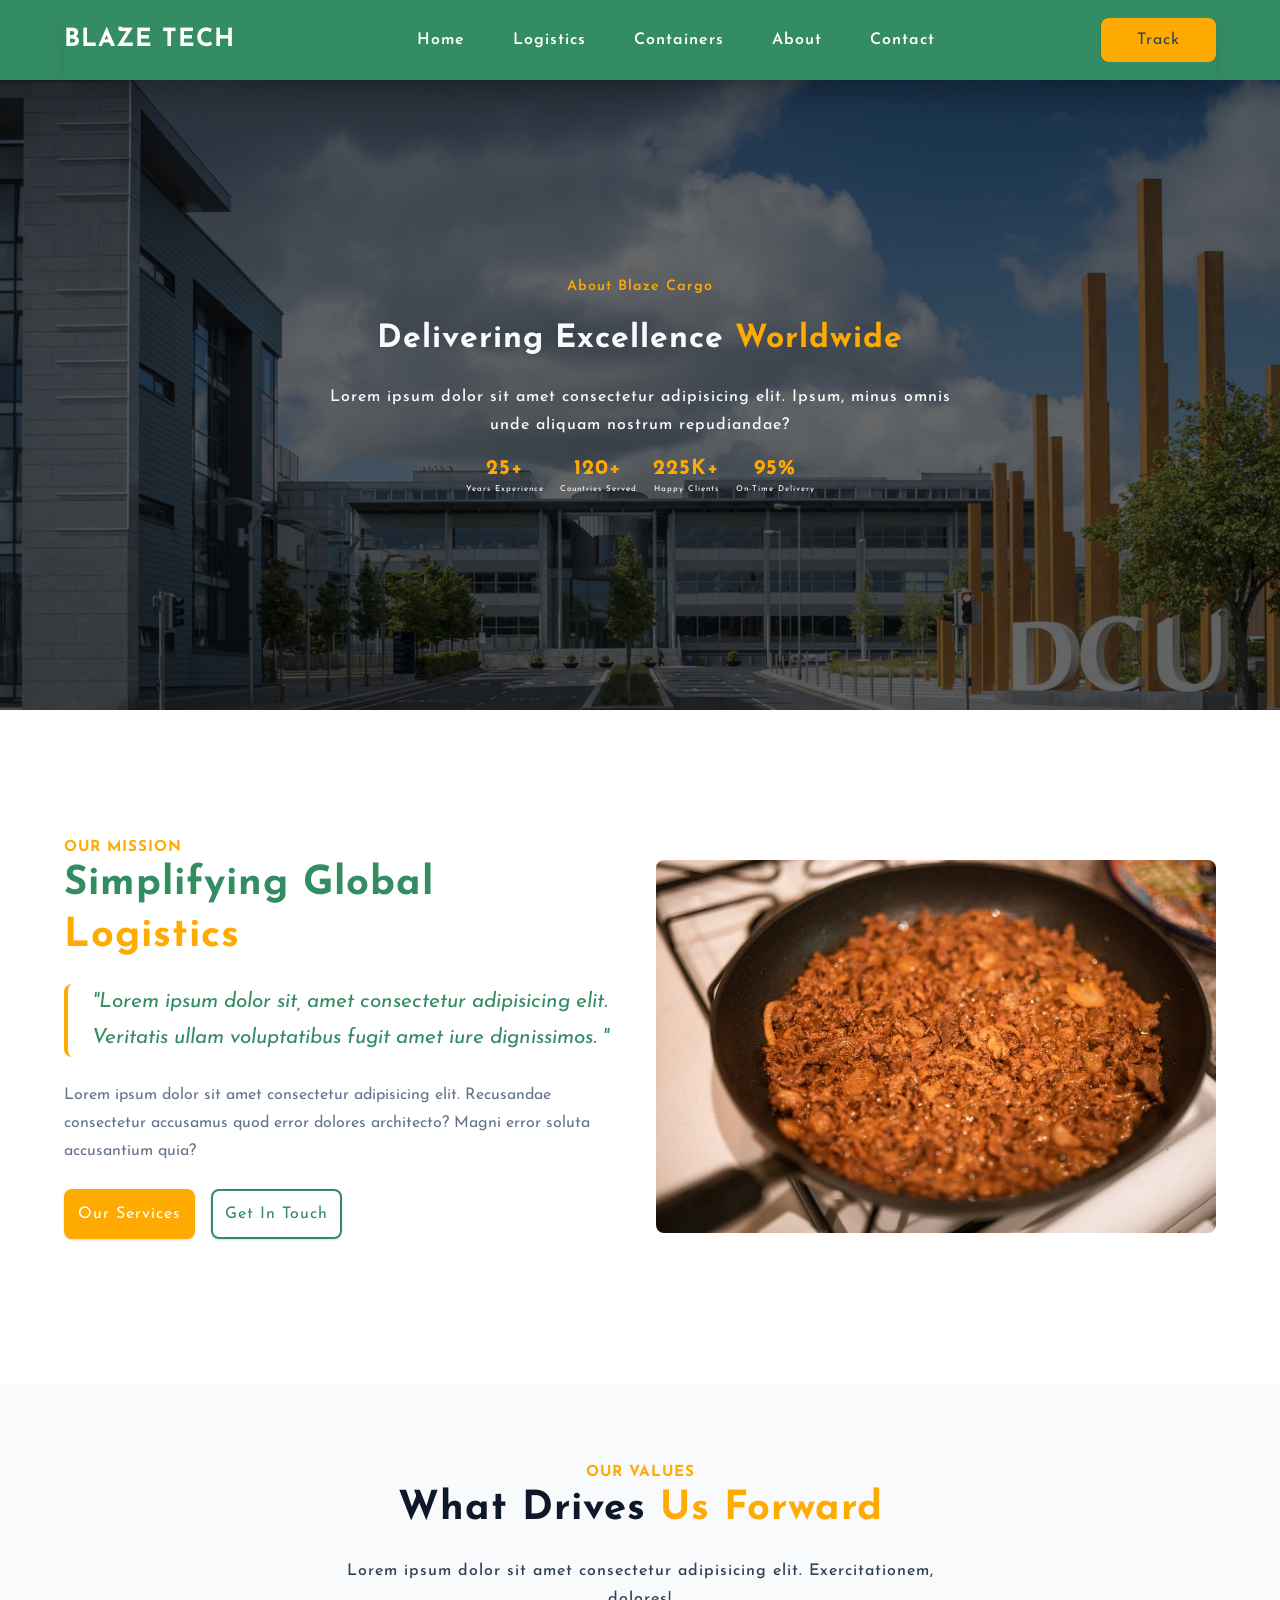
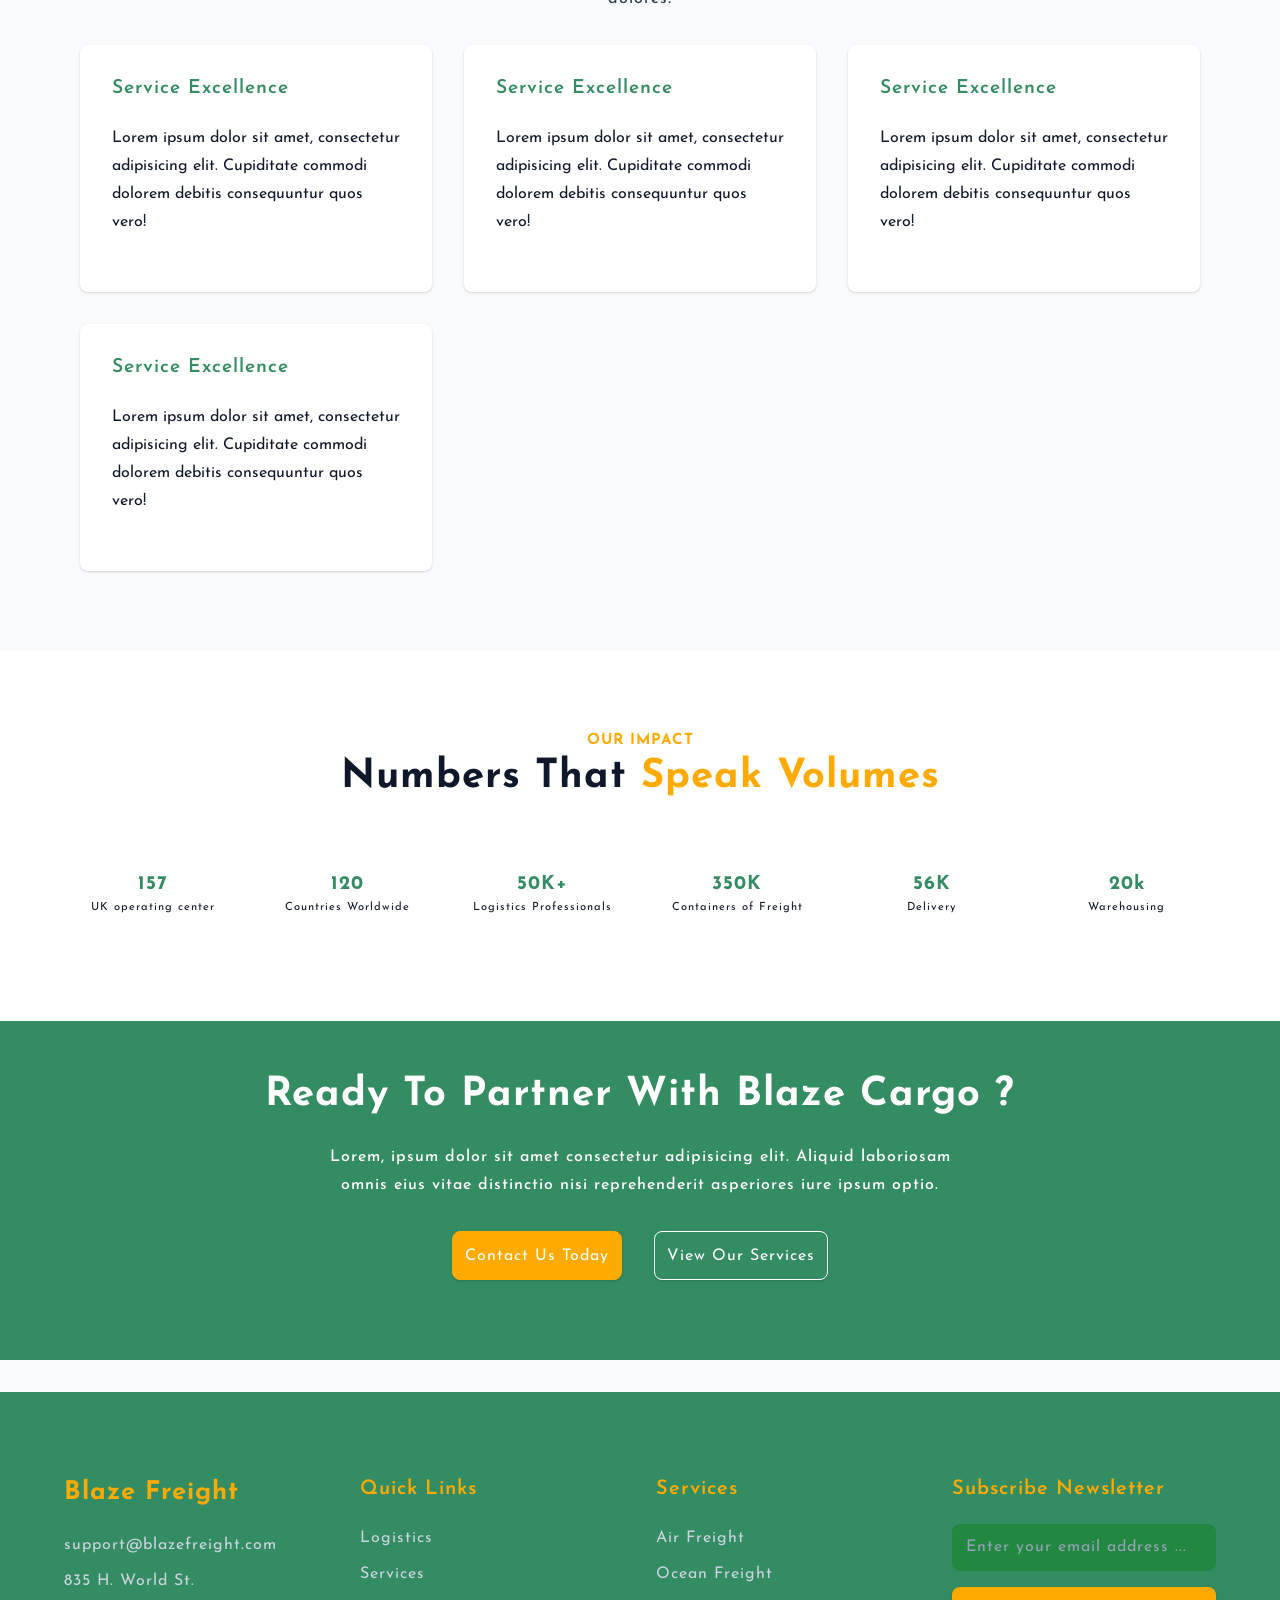
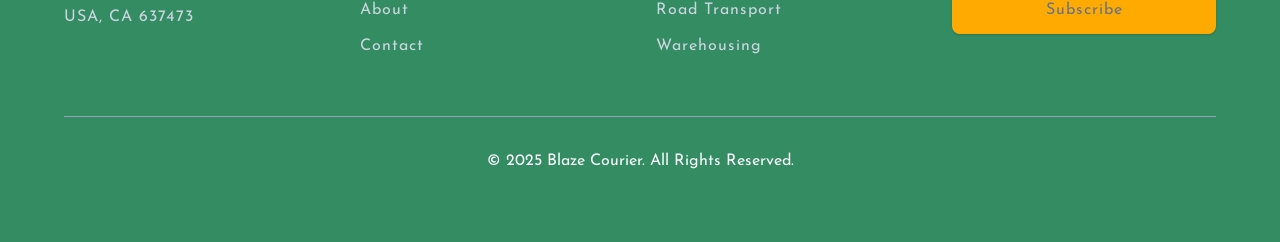
==== about.html @ 64d15e78 "first commit" ====
<!DOCTYPE html>
<html lang="en">

<head>
    <meta charset="UTF-8">
    <meta name="viewport" content="width=device-width, initial-scale=1.0">
    <title>Courier website</title>
    <!-- favicon -->
    <link rel="shortcut icon" href="./assets/favicon.ico" type="image/x-icon" />
    <!-- normalize -->
    <link rel="stylesheet" href="./normalize.css" />
    <!-- font-awesome -->
    <link rel="stylesheet" href="https://cdnjs.cloudflare.com/ajax/libs/font-awesome/5.14.0/css/all.min.css" />

    <!-- font -->
    <link rel="preconnect" href="https://fonts.googleapis.com">
    <link rel="preconnect" href="https://fonts.gstatic.com" crossorigin>
    <link href="https://fonts.googleapis.com/css2?family=Josefin+Sans:ital,wght@0,100..700;1,100..700&family=Jost:ital,wght@0,100..900;1,100..900&family=Montserrat:ital,wght@0,100..900;1,100..900&display=swap" rel="stylesheet">
    <!-- main css -->
    <link rel="stylesheet" href="./main.css" />
</head>

<body>
    <!-- navBar -->
    <nav class="navbar">
        <div class="container nav_center">
            <div class="nav_header">
                <div class="nav_logo">
                    <h4>Blaze <span>Tech</span></h4>
                </div>
                <button class="nav_btn btn">
                    <i class="fas fa-align-justify"></i>
                </button>
            </div>
            <div class="nav-links">
                <a href="index.html" class="nav-link">Home</a>
                <a href="logistics.html" class="nav-link">logistics</a>
                <a href="containers.html" class="nav-link">containers</a>
                <a href="about.html" class="nav-link">about</a>
                <a href="contact.html" class="nav-link">contact</a>
                <div class="nav-link track-link">
                    <a href="track.html" class="btn btn-block">track</a>
                </div>
            </div>
        </div>
    </nav>

    <!-- hero section -->
    <section class="section hero-section">
        <div class="rgba-hero-bg">
            <div class="container hero-container">
                <div class="hero-text-container">
                    <h5>about Blaze cargo</h5>
                    <h3>delivering excellence <span>worldwide</span></h3>
                    <p>Lorem ipsum dolor sit amet consectetur adipisicing elit.
                        Ipsum, minus omnis unde aliquam nostrum repudiandae?
                    </p>
                    <div class="about-hero-counter-container">
                        <div class="about-hero-single-counter">
                            <h4>25+</h4>
                            <p>years experience</p>
                        </div>
                        <div class="about-hero-single-counter">
                            <h4>120+</h4>
                            <p>countries served</p>
                        </div>
                        <div class="about-hero-single-counter">
                            <h4>225K+</h4>
                            <p>happy clients</p>
                        </div>
                        <div class="about-hero-single-counter">
                            <h4>95%</h4>
                            <p>on-time delivery</p>
                        </div>
                    </div>
                </div>
            </div>
        </div>
    </section>

    <!-- our mission section -->
    <section class="our_mission_section">
        <div class="container">
            <div class="our_mission_container">
                <div class="our_mission_text">
                    <h5>OUR MISSION</h5>
                    <h3>Simplifying Global <br><span>Logistics</span></h3>
                    <div class="italian_text">
                        <p>"Lorem ipsum dolor sit, amet consectetur adipisicing elit.
                            Veritatis ullam voluptatibus fugit amet iure dignissimos. "
                        </p>
                    </div>
                    <p>Lorem ipsum dolor sit amet consectetur adipisicing elit.
                        Recusandae consectetur accusamus quod error dolores architecto?
                        Magni error soluta accusantium quia?
                    </p>
                    <div class="mission_btn_container">
                        <a href="" class="btn">Our Services</a>
                        <a href="" class="btn btn-hipster">Get in Touch</a>
                    </div>
                </div>
                <div class="our_mission_img">
                    <img src="assets/recipe-1.jpeg" class="img" alt="">
                </div>
            </div>
        </div>
    </section>

    <!-- our value -->
    <section class="our-value-section">
        <div class="container our-value-container">
            <h5 class="small-title">OUR VALUES</h5>
            <h3 class="large-title">What drives <span>us forward</span></h3>
            <p class="paragraph-title">Lorem ipsum dolor sit amet consectetur adipisicing elit. Exercitationem, dolores!
            </p>
            <div class="our_value_card_container">
                <div class="our_value_single_card">
                    <!-- icon -->
                    <h5>service excellence</h5>
                    <p>Lorem ipsum dolor sit amet, consectetur adipisicing elit. Cupiditate commodi dolorem debitis
                        consequuntur quos vero!</p>
                </div>
                <div class="our_value_single_card">
                    <!-- icon -->
                    <h5>service excellence</h5>
                    <p>Lorem ipsum dolor sit amet, consectetur adipisicing elit. Cupiditate commodi dolorem debitis
                        consequuntur quos vero!</p>
                </div>
                <div class="our_value_single_card">
                    <!-- icon -->
                    <h5>service excellence</h5>
                    <p>Lorem ipsum dolor sit amet, consectetur adipisicing elit. Cupiditate commodi dolorem debitis
                        consequuntur quos vero!</p>
                </div>
                <div class="our_value_single_card">
                    <!-- icon -->
                    <h5>service excellence</h5>
                    <p>Lorem ipsum dolor sit amet, consectetur adipisicing elit. Cupiditate commodi dolorem debitis
                        consequuntur quos vero!</p>
                </div>
            </div>
        </div>
    </section>

    <!-- our impact -->
    <section class="our_impact_section">
        <div class="container our-impact-container">
            <h5 class="small-title">OUR IMPACT</h5>
            <h3 class="large-title">numbers that <span>speak volumes</span></h3>
            <div class="our_impact_number_container">
                <div class="single_impact_number">
                    <!-- icon -->
                    <h4>157</h4>
                    <p class="text-small">UK operating center</p>
                </div>
                <div class="single_impact_number">
                    <!-- icon -->
                    <h4>120</h4>
                    <p class="text-small">Countries Worldwide</p>
                </div>
                <div class="single_impact_number">
                    <!-- icon -->
                    <h4>50K+</h4>
                    <p class="text-small">Logistics Professionals</p>
                </div>
                <div class="single_impact_number">
                    <!-- icon -->
                    <h4>350K</h4>
                    <p class="text-small">Containers of Freight</p>
                </div>
                <div class="single_impact_number">
                    <!-- icon -->
                    <h4>56K</h4>
                    <p class="text-small">Delivery</p>
                </div>
                <div class="single_impact_number">
                    <!-- icon -->
                    <h4>20k</h4>
                    <p class="text-small">Warehousing</p>
                </div>
            </div>
        </div>
    </section>

    <!-- partnership -->
     <section class="partnership_section">
        <div class="container partnership_container">
            <h3 class="large-title">ready to partner with blaze cargo ?</h3>
            <p class="paragraph-title">Lorem, ipsum dolor sit amet consectetur adipisicing elit. 
                Aliquid laboriosam omnis eius vitae distinctio nisi reprehenderit asperiores iure ipsum optio.
            </p>
            <div class="partnership_btn_container">
                <a href="./contact.html" class="btn">Contact us Today</a>
                <a href="#" class="btn btn-hipster">view our services</a>
            </div>
        </div>
     </section>



    <!-- footer section -->
    <footer class="footer-section">
        <div class="container">
            <div class="footer-links-container">
                <div class="footer-address">
                    <h3>blaze freight</h3>
                    <p>support@blazefreight.com</p>
                    <p>835 H. World St.</p>
                    <p>USA, CA 637473</p>
                </div>
                <div class="footer-links">
                    <h5>Quick Links</h5>
                    <p><a href="">Logistics</a></p>
                    <p><a href="">Services</a></p>
                    <p><a href="">About</a></p>
                    <p><a href="">Contact</a></p>
                </div>
                <div class="footer-links">
                    <h5>Services</h5>
                    <p><a href="">Air Freight</a></p>
                    <p><a href="">Ocean Freight</a></p>
                    <p><a href="">Road Transport</a></p>
                    <p><a href="">Warehousing</a></p>
                </div>
                <div class="newsletter">
                    <h5>Subscribe Newsletter</h5>
                    <form action="" class="newsletter-form">
                        <input type="text" class="form-input" placeholder="Enter your email address ...">
                        <button type="submit" class="btn btn-block">Subscribe</button>
                    </form>
                </div>
            </div>
            <div class="footer-copyright">
                <p>© 2025 Blaze Courier. All Rights Reserved.</p>
            </div>
        </div>
    </footer>

    <script src="main.js"></script>

</body>

</html>
---- main.css ----
*,
::after,
::before {
    box-sizing: border-box;
}

/* fonts */

@import url('https://fonts.googleapis.com/css2?family=Roboto:wght@400;500;600&family=Montserrat&display=swap');

html {
    font-size: 100%;
}

/*16px*/

:root {
    /* colors */
    --primary-100: #e2e0ff;
    --primary-200: #c1beff;
    --primary-300: #a29dff;
    --primary-400: #837dff;
    --primary-500: #645cff;
    --primary-600: #504acc;
    --primary-700: #3c3799;
    --primary-800: #282566;
    --primary-900: #141233;

    /* grey */
    --grey-50: #f8fafc;
    --grey-100: #f1f5f9;
    --grey-200: #e2e8f0;
    --grey-300: #cbd5e1;
    --grey-400: #94a3b8;
    --grey-500: #64748b;
    --grey-600: #475569;
    --grey-700: #334155;
    --grey-800: #1e293b;
    --grey-900: #0f172a;
    /* rest of the colors */
    --black: #222;
    --white: #fff;
    --red-light: #f8d7da;
    --red-bg: #d934426e;
    --red-dark: #842029;
    --green-light: #d1e7dd;
    --green-dark: #348c63;
    --green-backgroundColor: rgba(28, 79, 55, 0.818);
    --green-backgroundColor-light: rgba(28, 79, 55, 0.342);
    --green-bg-light: rgba(57, 187, 126, 0.364);
    /* --green-dark: #0f5132; */
    --orange: #ffaa00;
    /* --green-dark: rgba(252, 182, 41, 0.84); */

    /* fonts  */
    /* --headingFont: 'Roboto', sans-serif; */
    --headingFont: "Josefin Sans", sans-serif;
    --bodyFont: "Josefin Sans", sans-serif;
    --smallText: 0.7em;

    --josefin-sans: "Josefin Sans", sans-serif;

    /* rest of the vars */
    --backgroundColor: var(--grey-50);
    --textColor: var(--grey-900);
    --borderRadius: 0.50rem;
    --borderRadiusRound: 100%;
    --letterSpacing: 1px;
    --transition: all 0.5s linear;
    --max-width: 1500px;
    --fixed-width: 600px;


    /* box shadow*/
    --shadow-1: 0 1px 3px 0 rgba(0, 0, 0, 0.1), 0 1px 2px 0 rgba(0, 0, 0, 0.06);
    --shadow-2: 0 4px 6px -1px rgba(0, 0, 0, 0.1),
        0 2px 4px -1px rgba(0, 0, 0, 0.06);
    --shadow-3: 0 10px 15px -3px rgba(0, 0, 0, 0.1),
        0 4px 6px -2px rgba(0, 0, 0, 0.05);
    --shadow-4: 0 20px 25px -5px rgba(0, 0, 0, 0.1),
        0 10px 10px -5px rgba(0, 0, 0, 0.04);
}

body {
    background: var(--backgroundColor);
    font-family: var(--bodyFont);
    font-weight: 400;
    line-height: 1.75;
    color: var(--textColor);
}

p {
    margin-top: 0;
    margin-bottom: 1.5rem;
    max-width: 40em;
}

h1,
h2,
h3,
h4,
h5 {
    margin: 0;
    margin-bottom: 1.38rem;
    font-family: var(--headingFont);
    font-weight: 400;
    line-height: 1.3;
    text-transform: capitalize;
    letter-spacing: var(--letterSpacing);
}

h1 {
    margin-top: 0;
    font-size: 3.052rem;
}

h2 {
    font-size: 2.441rem;
    font-weight: 700;
}

h3 {
    font-size: 1.953rem;
}

h4 {
    font-size: 1.563rem;
}

h5 {
    font-size: 1.25rem;
}

small,
.text-small {
    font-size: var(--smallText);
}

a {
    text-decoration: none;
}

ul {
    list-style-type: none;
    padding: 0;
}

.img {
    width: 100%;
    display: block;
    object-fit: cover;
}

/* buttons */

.btn {
    cursor: pointer;
    color: var(--white);
    background: var(--orange);
    border: transparent;
    border-radius: var(--borderRadius);
    letter-spacing: var(--letterSpacing);
    padding: 0.575rem 0.75rem;
    box-shadow: var(--shadow-1);
    transition: var(--transtion);
    text-transform: capitalize;
    display: inline-block;
}

.btn:hover {
    background: var(--orange);
    box-shadow: var(--shadow-3);
}

.btn-hipster {
    color: var(--primary-500);
    background: transparent;
}

.btn-hipster:hover {
    color: var(--primary-200);
    background: var(--green-dark);
    color: var(--white);
}

.btn-block {
    width: 100%;
}

/* alerts */
.alert {
    padding: 0.375rem 0.75rem;
    margin-bottom: 1rem;
    border-color: transparent;
    border-radius: var(--borderRadius);
}

.alert-danger {
    color: var(--red-dark);
    background: var(--red-light);
}

.alert-success {
    color: var(--green-dark);
    background: var(--green-light);
}

/* form */

.form {
    width: 90vw;
    max-width: var(--fixed-width);
    background: var(--white);
    border-radius: var(--borderRadius);
    box-shadow: var(--shadow-2);
    padding: 2rem 2.5rem;
    margin: 3rem auto;
}

.form-label {
    display: block;
    font-size: var(--smallText);
    margin-bottom: 0.5rem;
    text-transform: capitalize;
    letter-spacing: var(--letterSpacing);
}

.form-input,
.form-textarea {
    width: 100%;
    padding: 0.375rem 0.75rem;
    border-radius: var(--borderRadius);
    background: var(--backgroundColor);
    border: 1px solid var(--grey-200);
}

.form-row {
    margin-bottom: 1rem;
}

.form-textarea {
    height: 7rem;
}

::placeholder {
    font-family: inherit;
    color: var(--grey-400);
}

.form-alert {
    color: var(--red-dark);
    letter-spacing: var(--letterSpacing);
    text-transform: capitalize;
}

/* alert */

@keyframes spinner {
    to {
        transform: rotate(360deg);
    }
}

.loading {
    width: 6rem;
    height: 6rem;
    border: 5px solid var(--grey-400);
    border-radius: 50%;
    border-top-color: var(--primary-500);
    animation: spinner 0.6s linear infinite;
}

.loading {
    margin: 0 auto;
}

/* title */

.title {
    text-align: center;
}

.small-title {
    text-align: center;
    color: var(--orange);
    font-size: 0.950rem;
    font-weight: 700;
    margin-bottom: 0;
}

.large-title {
    text-align: center;
    font-size: 2.5rem;
    font-weight: 700;
}

.large-title span {
    color: var(--orange);
}

.paragraph-title {
    display: grid;
    text-align: center;
    justify-content: center;
    margin: auto;
    font-size: 1rem;
    font-weight: 500;
    color: var(--grey-700);
    letter-spacing: var(--letterSpacing);
}

.title-underline {
    background: var(--primary-500);
    width: 7rem;
    height: 0.25rem;
    margin: 0 auto;
    margin-top: -1rem;
}

/* section */

section {
    width: 100%;
    margin: 0;
    padding: 0;
}

.section {
    margin-top: 5rem;
}

/* container */
.container {
    width: 90vw;
    max-width: var(--max-width);
    margin: 0 auto;
}

/*
=============== 
Navbar
===============
*/

.navbar {
    background: var(--green-dark);
    display: flex;
    position: fixed;
    top: 0;
    width: 100%;
    margin: 0;
    padding: 0;
    box-shadow: var(--shadow-4);
}


.nav_header {
    display: flex;
    align-items: center;
    justify-content: space-between;
    height: 5rem;

}

.nav_logo h4 {
    margin-bottom: 0;
    font-weight: 900;
    text-transform: uppercase;
    color: var(--white);
}

.nav-links {
    /* display: none; */
    flex-direction: column;
    overflow: hidden;
    display: flex;
    height: -0;
    transition: var(--transition);

}

.show-links {
    height: 264px;
    transition: var(--transition);
}

.nav-link {
    padding: 0.40rem 0.40rem;
    font-size: 1rem;
    font-weight: 600;
    color: var(--white);
    text-transform: capitalize;
    letter-spacing: var(--letterSpacing);
    transition: var(--transition);

}

.nav-link:hover {
    background: var(--primary-600);
    border-radius: var(--borderRadius);
}

.track-link {
    padding-left: 0;
    text-align: center;
    font-weight: normal;
}

.track-link .btn {
    background: var(--orange);
    color: var(--grey-700);

}

.track-link:hover {
    background: none;
}

@media screen and (min-width: 992px) {
    .nav_center {
        display: flex;
        align-items: center;
        justify-content: space-between;
        box-shadow: var(--shadow-4);
    }

    .nav_header {
        width: 40%;
    }

    .nav_header .nav_btn {
        display: none;
    }

    .nav-links {
        display: flex;
        flex-direction: row;
        align-items: center;
        justify-content: space-between;
        width: 100%;
        height: fit-content;
    }

    .nav-link {
        padding: 0 1.5rem;

    }

    .nav-link:hover {
        color: var(--orange);
        background: none;
    }

    .nav-link.track-link {
        margin-right: 0;
        margin-left: auto;
        padding: 0;
    }

    .track-link .btn {
        padding: 0.50rem 2.25rem;
        background: var(--orange);

    }
}


/* HERO SECTION */

.hero-section {
    background: url('./assets/banner.png') center/cover no-repeat rgba(0, 0, 0, 0.4);
    width: 100%;
    display: grid;
    align-items: center;
}

.rgba-hero-bg {
    background: rgba(0, 0, 0, 0.597);
    /* color: rgb(52, 140, 99); */
}

.hero-container {
    display: grid;
    align-items: center;
    /* min-height: 50vh; */
    height: calc(70vh - (9rem));
}

.hero-text {
    display: block;
    align-items: center;
    color: var(--grey-200);
}

.hero-text h2 {
    font-size: 2rem;
    line-height: 1.20;
}

.hero-text p {
    font-size: 1rem;
    line-height: 1.20;
    letter-spacing: var(--letterSpacing);
}

.hero-text .hero-btn {
    padding: 0.85rem;
    background: var(--orange);
    text-transform: uppercase;
    color: var(--green-dark);
}

@media screen and (min-width: 992px) {
    .hero-container {
        min-height: 70vh;
    }
}


/* notice section */

.notice-section {
    background: var(--orange);
}

.notice-container {
    padding: 1rem 0;
    display: flex;
    align-items: center;

}

.notice-text {
    display: flex;
    align-items: center;
    text-align: center;
    margin: 0 auto;
    text-transform: capitalize;
}

.notice-text span {
    font-weight: 700;

}

.notice-text p {
    font-size: 1.15rem;
    margin: 0;
    line-height: 1.850rem;
    max-width: 70em;
    color: var(--grey-700);
}


/* track-search-container */

.track-search-section {
    background: var(--white);
    min-height: 80vh;
    display: flex;
    align-items: center;
}

.track-search-container {
    display: flex;
    padding: 3rem 0;
}

.track-search-row {
    display: grid;
    width: 90vw;
    max-width: var(--max-width);
    grid-template-columns: 1fr;

}

.track-search-img {
    display: flex;
    align-items: center;
    height: 100%;
    padding-bottom: 4rem;
    margin: 0;

}

.track-search-img img {
    border-radius: var(--borderRadius);
    height: 50vh;
    max-width: 90vw;
}

.track-search {
    display: grid;
    /* height: 50vh; */
    align-items: center;
    background: var(--green-dark);
    padding: 1.950rem 1.90rem;
    border-radius: var(--borderRadius);
    max-width: 90vw;
}

.track-search h3 {
    color: var(--white);
    font-size: 1.3rem;
}

.tracking-input {
    padding: 0.589rem 0.25rem;
    border-radius: var(--borderRadius);
    margin-bottom: 0.58rem;
    font-size: 1.1rem;
    border: 1px solid var(--grey-400);
    color: var(--white);
    background: transparent;
    margin-bottom: 1rem;
    text-transform: uppercase;
    letter-spacing: var(--letterSpacing);
}

.tracking-input::placeholder {
    text-transform: capitalize;
}

.tracking-input::selection {
    border: none;
}

.track-search .btn {
    border: none;
    padding: 0.589rem 0.25rem;
}

.track-search-btn {
    background: var(--orange);
}

@media screen and (min-width: 992px) {
    .track-search-row {
        display: grid;
        grid-template-columns: 1fr 1fr;
        flex-direction: row;
        gap: 4rem;
        align-items: center;
        margin: 0 auto;
    }

    .track-search-img {

        padding-bottom: 0;
        max-width: 40vw;
    }

    .track-search-img .tracking-img {
        display: flex;
    }

    .track-search {
        min-width: 40em;
        padding: 4rem 5rem;
    }
}



/* <!-- discover services --> */

.service-discover-container {
    display: flex;
    margin: 3rem auto;
    min-height: 80vh;
    display: flex;
    align-items: center;
    /* border: 1px solid; */
}

.discover-btn {
    background: transparent;
    border: 2px solid var(--green-dark);
    color: var(--green-dark);
    padding: 0.750rem;
}

.discover-btn:hover {
    background: var(--green-dark);
    border: 2px solid var(--green-dark);
    color: var(--white);
    padding: 0.750rem;
    transition: var(--transition);
}

.service-discover-img {
    margin-top: 2rem;
}

.service-discover-img .tracking-img {
    border-radius: var(--borderRadius);
}

@media screen and (min-width: 992px) {
    .service-discover-section {
        min-height: 90vh;
        display: flex;
        align-items: center;
    }

    .service-discover-row {
        display: flex;
        align-items: center;
    }

    .service-discover-img {
        margin-top: 0;
    }
}


/* connect-section */
.connect-section {
    background: var(--white);
    min-height: 80vh;
    display: flex;
    align-items: center;

}

.connect-container {
    display: flex;
    flex-direction: column;
    gap: 1rem;
    padding: 4rem 0;
}

.single-connect-card {
    border: 1px solid var(--grey-200);
    padding: 2.5rem 1.5rem;
    display: flex;
    flex-direction: column;
    align-items: center;
    text-align: center;
    border-radius: var(--borderRadius);
    color: var(--grey-500);
    letter-spacing: var(--letterSpacing);
    transition: var(--transition);
}

.single-connect-card:hover {
    box-shadow: var(--shadow-2);
}

.single-connect-card h5 {
    font-weight: 700;
    color: var(--grey-600);
}

.single-connect-card a p {
    color: var(--orange);
}


@media screen and (min-width: 992px) {
    .connect-container {
        display: grid;
        grid-template-columns: repeat(3, 1fr);
        gap: 1rem;
        padding: 4rem 0;
    }

    .connect-container {
        gap: 2rem;
    }
}


/* supply chain section */

.supply-chain-section {
    min-height: 80vh;
    display: flex;
    align-items: center;
    padding: 3rem 0;
}

.supply-chain-main-container {
    display: flex;
    flex-direction: column;
    /* align-items: center; */
    text-align: center;
    gap: 2rem;
}

.supply-chain-title {
    display: flex;
    flex-direction: column;
    align-items: center;
    text-align: center;
}

.supply-chain-main-container h3 {
    font-size: 1.7rem;
    font-weight: bolder;
    margin-bottom: 0;
}

.supply-chain-main-container p {
    font-size: 1.2rem;
}

.supply-chain-card-container {
    display: grid;
    gap: 2rem;
}

.supply-chain-single-card-bg {
    display: block;
    /* text-align: start; */
    background: url('./assets/main.jpeg') center/cover no-repeat;
    border-radius: var(--borderRadius);
}

.supply-chain-single-card-bg:hover {
    background-size: 32rem;
    transition: var(--transition);
}

.supply-chain-single-card {
    background: rgba(0, 0, 0, 0.4);
    padding: 0 1rem;
    color: var(--white);
    border-radius: var(--borderRadius);
    display: flex;
    flex-direction: column;
    justify-content: flex-end;
    /* Push content to bottom */
    height: 30vh;
    /* Fill parent card */
    text-align: left;
    /* padding-bottom: 1rem; */
}

.supply-chain-single-card p {
    margin-bottom: 0;
    font-size: 0.950rem;
    letter-spacing: var(--letterSpacing);
    color: var(--orange);
}

.supply-chain-single-card h4 {
    margin-bottom: 0;
    font-weight: 500;
    font-size: 1.2rem;
    letter-spacing: var(--letterSpacing);
}

.supply-chain-single-card h5 {
    /* margin-bottom: 0; */
    font-size: 1.1rem;
    color: var(--orange);
    padding-top: 0.20rem;
}

@media screen and (min-width: 770px) {
    .supply-chain-card-container {
        display: grid;
        grid-template-columns: repeat(2, 1fr);
        /* two equal columns */
        gap: 2rem;
    }

    /* The 3rd card spans both columns */
    .supply-chain-card-container> :nth-child(3) {
        grid-column: span 2;
    }

    .supply-chain-card-container> :nth-child(3):hover {
        background-size: 52rem;
        /* transition: var(--transition); */
    }

    .supply-chain-single-card-bg:hover {
        background-size: 25rem;
        transition: var(--transition);
    }


}

@media screen and (min-width: 992px) {
    .supply-chain-card-container {
        display: grid;
        grid-template-columns: repeat(3, 1fr);
        /* two equal columns */
        gap: 2rem;
    }

    .supply-chain-card-container> :nth-child(3) {
        grid-column: span 1;
    }




}


/* services section */

.service-section {
    min-height: 80vh;
    display: flex;
    align-items: center;
    padding: 3rem 0;
    background: var(--white);
}

.service-container-row {
    display: flex;
    flex-direction: column;
    align-items: center;
}

.service-text-col p {
    color: var(--orange);
    margin-bottom: 0;
}

.service-text-col h3 {
    font-size: 1.7rem;
    font-weight: bolder;
    /* margin-bottom: 0; */

}

.service-text-col .view-all-services p {
    font-size: 1rem;
    letter-spacing: var(--letterSpacing);
    text-transform: capitalize;
    color: var(--orange);
    padding: 1.5rem 0;
}

.service-inquiry-container {
    display: grid;
    gap: 1rem;
}

.service-inquiry {
    display: flex;
    background: var(--grey-100);
    padding: 0.600rem 0.70rem;
    border-radius: var(--borderRadius);
    letter-spacing: var(--letterSpacing);
    /* color: var(--grey-400); */
}

.service-inquiry:hover {
    display: flex;
    background: var(--green-light);
    transition: var(--transition);
}

.service-inquiry p {

    color: var(--grey-700);
    text-transform: capitalize;
    font-weight: 530;
    font-size: 1.1rem;

}

.service-img-col {
    display: block;
    /* text-align: start; */
    background: url('./assets/main.jpeg') center/cover no-repeat;
    border-radius: var(--borderRadius);
    min-height: 50vh;
    padding: 1.5rem;
}

.service-img-text {
    background: var(--white);
    width: fit-content;
    padding: 0.800rem 0.50rem;
    border-radius: var(--borderRadius);
    display: flex;
    box-shadow: var(--shadow-1);
}

.service-img-text i {
    padding: 0.50rem 0.950rem;
    font-size: 2rem;
}

.service-img-text p {
    padding: 0 0.500rem;
    color: var(--grey-600);
    letter-spacing: var(--letterSpacing);
    font-size: 0.900rem;
    width: 15rem;
}

@media screen and (min-width: 992px) {
    .service-container-row {
        display: grid;
        grid-template-columns: 1fr 1fr;
        gap: 3rem;
        align-items: center;
    }

    .service-img-col {
        /* text-align: start; */
        min-height: 70vh;
    }
}


/* counter section */

.counter-section {
    background: var(--green-dark);
    min-height: 80vh;
    display: flex;
    align-items: center;
    padding: 3rem 0;
}

.counter-container {
    display: grid;
    grid-template-columns: 1fr 1fr;
    align-items: center;
    text-align: center;
    color: var(--white);
}

.counter-container h4 {
    font-weight: bolder;
    margin-bottom: 0;
    font-size: 2rem;
}

.counter-container p {
    color: var(--grey-300);
}

@media screen and (min-width: 700px) {
    .counter-container {
        display: grid;
        grid-template-columns: 1fr 1fr 1fr;
    }
}

@media screen and (min-width: 1020px) {
    .counter-section {
        min-height: 50vh;
    }

    .counter-container {
        display: flex;
        flex-direction: row;
        gap: 1rem;
        /* font-size: 0.890rem; */
        place-content: center;
        align-items: center;
        text-align: center;
    }

    .single-counter {
        display: grid;
        padding: 0.500rem 1rem;
    }

}


/* calculate section */
.calculate-section {
    background: var(--white);
    /* min-height: 50vh; */
}

.calculate-main-container {
    display: flex;
    /* flex-direction: column; */
    align-items: center;
    text-align: center;
    place-content: center;

}

.calculate-container {
    color: var(--grey-500);
    padding: 4rem 0;
    display: flex;
    flex-direction: column;
    align-items: center;
    text-align: center;
    place-content: center;
}

.calculate-container h3 {
    font-weight: bolder;
}

.calculate-container a {
    margin-top: 1rem;
    padding: 1rem 0;
    color: var(--grey-500);
}

.calculate-container a {
    background: var(--orange);
}

.calculate-container a:hover {
    background: var(--orange);
}

.calculate-container a.transparent-btn {
    background: transparent;
    border: 2px solid var(--grey-400);

}

.calculate-btn-container {
    width: 100%;
    /* display: flex; */
}

@media screen and (min-width: 700px) {
    .calculate-btn-container {
        /* width: 100%; */
        display: flex;
        gap: 2rem;
        align-items: center;
    }

    .calculate-container h3 {
        font-size: 1.7rem;
        letter-spacing: var(--letterSpacing);
        color: var(--grey-700);
        font-weight: bolder;
    }

    .calculate-container p {
        font-size: 1.2rem;
        letter-spacing: var(--letterSpacing);
    }
}



/* delivery cost section */
.delivery-cost-container {
    display: grid;
    align-items: center;
    text-align: center;
    padding: 3rem 0;
}

.delivery-cost-container h5 {
    font-size: 1rem;
    color: var(--orange);
}

.delivery-cost-container p {
    font-size: 1.5rem;
    color: var(--grey-700);
    font-weight: bold;
}

.delivery-cost-card {
    background: var(--white);
    padding: 2rem;
    text-align: start;
    border-radius: var(--borderRadius);
    display: grid;
}

.delivery-cost-form-container .form-row p {
    font-size: var(--smallText);
    font-weight: normal;
    letter-spacing: var(--letterSpacing);
}

.delivery-estimated-price {
    display: flex;
    align-items: center;
    justify-content: space-between;
    background: var(--grey-100);
    padding: 0.500rem 0.700rem;
    border-radius: var(--borderRadius);

}

.delivery-estimated-price p {
    font-size: 1rem;
    font-weight: normal;
    margin-bottom: 0;
    letter-spacing: var(--letterSpacing);
}

.delivery-estimated-price span {
    font-size: 1.5rem;
    font-weight: 600;
    color: var(--orange);
    letter-spacing: var(--letterSpacing);
}

@media screen and (min-width: 750px) {
    .delivery-cost-form-container {
        display: grid;
        grid-template-columns: repeat(2, 1fr);
        gap: 2rem;
    }

    .delivery-cost-container {
        display: flex;
        flex-direction: column;
        width: 100%;
        place-content: center;
    }

    .delivery-cost-card {
        display: grid;
        width: 100%;
    }

    .delivery-cost-form-container .form-row {
        display: grid;
        margin-bottom: 0;
    }

    .form-radio {
        display: flex;
        align-items: center;
        gap: 0.55rem;
    }

    .form-radio p {
        margin-bottom: 0;
    }
}

@media screen and (min-width: 1020px) {
    .delivery-cost-form-container {
        display: grid;
        grid-template-columns: 1fr 1fr 1fr 1fr;
        gap: 2rem;
        align-items: start;
    }

    .form-row.check-box p {
        margin-bottom: 0.50rem;
    }

    .delivery-estimated-price {
        margin-top: 1rem;
    }
}


/* trusted-companies-section */
.trusted-companies-section {
    background: var(--white);
    display: block;
    align-items: center;
}

.trusted-companies-container {
    display: grid;
    align-items: center;
    padding: 3rem 0;
    gap: 3rem;
}

.trusted-company-quote {
    background: var(--grey-50);
    padding: 2rem;
    border-radius: var(--borderRadius);
}

.trusted-company-quote p {
    font-style: italic;
    color: var(--grey-500);
    font-size: 1rem;
}

.trusted-company-quote h5 {
    color: var(--grey-700);
    font-size: 1.2rem;
    font-weight: 500;
    margin-bottom: 0;
}

.trusted-company-quote small {
    letter-spacing: var(--letterSpacing);
    color: var(--grey-500);
    font-size: 0.850rem;
}

.trusted-company-logo-container h3 {
    font-weight: bold;
}

.trusted-company-logo-card {
    display: grid;
    grid-template-columns: 1fr 1fr;
    gap: 2rem;
}

.trusted-company-logo-card .single-trusted-company-card {
    background: var(--grey-50);
    padding: 1rem;

}

@media screen and (min-width: 992px) {
    .trusted-companies-section {
        min-height: 60vh;
        margin: auto;
        display: grid;
    }

    .trusted-companies-container {
        display: grid;
        grid-template-columns: 1fr 1fr;
    }

    .trusted-company-logo-container h3 {
        font-weight: 600;
        font-size: 2rem;
    }
}


/* footer-section */
.footer-section {
    background: var(--green-dark);
    margin-bottom: 0;
    width: 100%;
    margin: 0;
    padding: 0;
    /* height: 65rem; */
}

.footer-links-container {
    display: grid;
    color: var(--grey-300);
    padding: 3rem 0;
    gap: 2rem;
}

.footer-address h3 {
    font-weight: bold;
    font-size: 1.6rem;
    color: var(--orange);

}

.footer-address p {
    margin-bottom: 0.50rem;
    letter-spacing: var(--letterSpacing);
}

.footer-address p:hover {
    color: var(--orange);

}

.footer-links h5 {
    color: var(--orange);
    font-weight: 600;

}

.footer-links p {
    margin-bottom: 0.50rem;

}

.footer-links p a {
    color: var(--grey-300);
    letter-spacing: var(--letterSpacing);
    margin-bottom: 0.50rem;

}

.footer-links p a:hover {
    color: var(--orange);
}

.newsletter h5 {
    color: var(--orange);
    font-weight: 600;

}

.newsletter-form {
    display: grid;
    gap: 1rem;
}

.newsletter-form input,
.newsletter-form button {
    padding: 0.900rem;
    color: var(--white);
    letter-spacing: var(--letterSpacing);
}

.newsletter-form input {
    background: rgba(0, 128, 0, 0.34);
    border: none;
}

.newsletter-form button {
    background: var(--orange);
    border: none;
    color: var(--grey-500);
}

.newsletter-form button:hover {
    background: var(--orange);
}


.footer-copyright {
    display: grid;
    align-items: center;
    text-align: center;
    place-content: center;
    margin-top: 1rem;
    border-top: 1px solid var(--grey-400);
}

.footer-copyright p {
    margin-bottom: 0;
    padding: 0.900rem;
    color: var(--grey-50);
    /* border: 1px solid; */
    display: flex;
    align-items: center;
    place-content: center;
    margin: auto;
}

@media screen and (min-width: 750px) {
    .footer-links-container {
        display: grid;
        grid-template-columns: 1fr 1fr;
    }
}

@media screen and (min-width: 1020px) {
    .footer-section {
        min-height: 50vh;
        display: grid;
        align-items: center;
    }

    .footer-links-container {
        display: grid;
        grid-template-columns: repeat(4, 1fr);
    }

    .footer-copyright {
        display: grid;
        align-items: center;
        text-align: center;
        place-content: center;
        margin-top: 0;
        border-top: 1px solid var(--grey-400);
    }

    .footer-copyright p {
        padding: 0.900rem;
        color: var(--grey-50);
        /* border: 1px solid; */
        display: flex;
        align-items: center;
        place-content: center;
        margin: 1rem auto;
    }
}





/*
=============== 
About Page
===============
*/

.hero-text-container {
    display: grid;
    align-items: center;
    text-align: center;
    color: var(--grey-50);
}

.hero-text-container h5 {
    font-size: 0.900rem;
    font-weight: 600;
    color: var(--orange);
}

.hero-text-container h3 {
    font-size: 2rem;
    font-weight: bold;
}

.hero-text-container h3 span {
    color: var(--orange);
}

.hero-text-container p {
    font-weight: 500;
    display: grid;
    margin: auto;
    margin-bottom: 1rem;
    align-items: center;
    letter-spacing: var(--letterSpacing);
}

.about-hero-counter-container {
    display: flex;
    align-items: center;
    justify-content: center;
    gap: 1rem;
}

.about-hero-single-counter h4 {
    font-size: 1.3rem;
    font-weight: 700;
    color: var(--orange);
    margin-bottom: 0;
}

.about-hero-single-counter p {
    font-size: 0.50rem;
    letter-spacing: var(--letterSpacing);
    text-transform: capitalize;
}


/* <!-- our mission section --> */

.our_mission_section {
    padding: 4rem 0;
    background: var(--white);
}

.our_mission_section .container {
    padding: 4rem 0;
    background: var(--white);
}

.our_mission_container {
    display: grid;
    grid-template-columns: 1fr;
    align-items: center;

}

.our_mission_text h5 {
    color: var(--orange);
    font-size: 0.950rem;
    font-weight: 700;
    margin-bottom: 0;
}

.our_mission_text h3 {
    color: var(--green-dark);
    font-size: 2.5rem;
    font-weight: 700;
}

.our_mission_text h3 span {
    color: var(--orange);
    font-size: 2.5rem;
    font-weight: 700;
}

.our_mission_text p {
    color: var(--grey-500);
}

.italian_text {
    padding-left: 1.5rem;
    border-left: 4px solid var(--orange);
    border-radius: var(--borderRadius);
    max-width: 40em;
}

.italian_text p {
    font-style: italic;
    font-size: 1.3rem;
    color: var(--green-dark);
}

.mission_btn_container {
    padding-bottom: 1rem;
    display: flex;
    gap: 1rem;
}

.mission_btn_container .btn {
    border: 2px solid var(--orange);
}

.mission_btn_container .btn-hipster {
    border: 2px solid var(--green-dark);
    color: var(--green-dark);
}

.mission_btn_container .btn-hipster a {
    color: var(--green-dark);
}

.mission_btn_container .btn-hipster:hover {
    color: var(--white);
}

.our_mission_img .img {
    border-radius: var(--borderRadius);

}

@media screen and (min-width: 992px) {
    .our_mission_container {
        display: grid;
        grid-template-columns: 1fr 1fr;
        align-items: center;
        gap: 2rem;

    }

    .our_mission_img .img {
        border-radius: var(--borderRadius);
        max-height: 25em;
    }
}


/* OUR VALUE SECTION */

.container.our-value-container {
    padding: 5rem 0;
    display: grid;
    align-items: center;
    margin: auto;
}

.our_value_card_container {
    display: grid;
    align-items: center;
    justify-content: center;
    margin: auto;
    grid-template-columns: 1fr;
    gap: 1rem;
    margin-top: 2rem;
    max-width: 70em;
}

.our_value_single_card {
    background: var(--white);
    padding: 4rem;
    border-radius: var(--borderRadius);
    box-shadow: var(--shadow-1);

}

.our_value_single_card:hover {
    box-shadow: var(--shadow-3);

}

.our_value_single_card h5 {
    color: var(--green-dark);
    font-weight: 600;
    font-size: 1.2rem;
}

@media screen and (min-width: 700px) {
    .our_value_card_container {
        display: grid;
        align-items: center;
        grid-template-columns: 1fr 1fr;
        gap: 2rem;
        margin-top: 2rem;
    }

    .our_value_single_card {
        padding: 2rem;
    }
}

@media screen and (min-width: 992px) {
    .our_value_card_container {
        display: grid;
        align-items: center;
        grid-template-columns: 1fr 1fr 1fr;
        gap: 2rem;
        margin-top: 2rem;
    }

    .our_value_single_card {
        padding: 2rem;
    }
}


/* our_impact_section */
.our_impact_section {
    background: var(--white);
}

.container.our-impact-container {
    padding: 5rem 0;
    display: grid;
    align-items: center;
    margin: auto;
}

.our_impact_number_container {
    display: grid;
    grid-template-columns: repeat(3, 1fr);
    align-items: center;
    text-align: center;
    gap: 1rem;
    padding-top: 2rem;
}

.single_impact_number {
    display: grid;
    align-items: center;
    text-align: center;
    margin: auto;
}

.single_impact_number h4 {
    font-size: 1.2rem;
    font-weight: 700;
    margin-bottom: 0;
    color: var(--green-dark);
}

.single_impact_number p {
    letter-spacing: var(--letterSpacing);
}

@media screen and (min-width:992px) {
    .our_impact_number_container {
        display: grid;
        grid-template-columns: repeat(6, 1fr);
        align-items: center;
        text-align: center;
        gap: 1rem;
        padding-top: 3rem;
    }
}


/* partnership */

.partnership_section {
    background: var(--green-dark);
    margin-bottom: 2rem;
}

.container.partnership_container {
    color: var(--white);
    padding: 3rem 0;
}

.container.partnership_container p {
    color: var(--white);
}

.partnership_btn_container {
    display: flex;
    align-items: center;
    justify-content: center;
    padding: 2rem;
    gap: 2rem;
    color: var(--white);
}

.partnership_btn_container .btn {
    border: 1px solid var(--orange);
}

.partnership_btn_container .btn-hipster {
    border: 1px solid var(--white);
    color: var(--white);
}

.partnership_btn_container .btn-hipster:hover {
    border: 1px solid var(--white);
    background: var(--white);
    color: var(--green-dark);
}



/*
=============== 
Contact Page
===============
*/
.contact-hero-counter-container {
    display: grid;
    align-items: center;
    grid-template-columns: 1fr;
    gap: 0.800rem;
}

.contact-hero-single-counter {
    display: grid;
    align-items: center;
    margin: auto;
    background: rgba(28, 79, 55, 0.586);
    border-radius: var(--borderRadius);
    padding: 2rem 1rem;
    box-shadow: var(--shadow-1);
    width: 20em;
}

@media screen and (min-width: 992px) {
    .contact-hero-counter-container {
        display: flex;
        align-items: center;
        margin: 0 auto;
        justify-content: center;
        width: 60vw;
    }

    .contact-hero-single-counter {
        padding: 3rem 0.200rem;
        width: 30%;
    }
}


/* contact information section */

.container.contact-infor-main-container {
    margin: 5rem auto;
}

.contact-information-container {
    display: grid;
    align-items: center;
}

.contact-infor-address {
    display: grid;
    gap: 1rem;
    padding-top: 2rem;
}

.contact-infor-single-address {
    display: flex;
    gap: 1rem;
    padding: 0.850rem;
}

.contact-infor-single-address .contact-infor-address-icon {
    background: var(--green-dark);
    padding: 0.50rem;
    height: 2em;
    border-radius: var(--borderRadius);
}

/* text */
.contact-infor-address-text h5 {
    display: grid;
    text-align: start;
    color: var(--green-dark);
}

.contact-infor-address-text p {
    margin-bottom: 0;
}

/* form */
.contact-information-form {
    background: var(--white);
    padding: 2rem;
    text-align: start;
    border-radius: var(--borderRadius);
    display: grid;
}

.contact-information-form form h5 {
    color: var(--green-dark);
    font-weight: 600;
}

.contact-infor-form-row-container .form-row .form-label {
    color: var(--green-dark);
}

.contact-infor-form-row-container .form-row .form-input option {
    width: 10%;
}

.form-row.form-message {
    color: var(--green-dark);
}


@media screen and (min-width: 992px) {
    .contact-information-container {
        display: grid;
        grid-template-columns: 1fr 1fr;
        margin: 0 auto;
        gap: 2rem;
    }

    .contact-information-text {
        display: grid;
        align-items: start;
        text-align: start;
    }

    .contact-information-text h5,
    .contact-information-text h3,
    .contact-information-text p {
        align-items: start;
        text-align: start;
        margin: 0;
    }

    .contact-information-text p {
        padding-top: 1.5rem;
        max-width: 40em;
    }

    .contact-infor-address-text p {
        padding: 0;
    }

    .contact-infor-form-row-container {
        display: grid;
        grid-template-columns: 1fr 1fr;
        gap: 0.950rem;
    }

}



/* global reach section */
.global-reach-section {
    background: var(--green-dark);

}

.container.global-reach-container {
    display: grid;
    margin-bottom: 1rem;
    padding: 2rem 0;
}

.container.global-reach-container h3,
.container.global-reach-container p {
    color: var(--grey-50);
}

.global-reach-card-container {
    display: grid;
    align-items: center;
    gap: 2rem;
    grid-template-columns: 1fr 1fr;
    margin-top: 2rem;
}

.global-reach-single-card {
    display: grid;
    align-items: center;
    text-align: center;
    justify-content: center;
}

.global-reach-single-card i {
    display: grid;
    align-items: center;
    justify-content: center;
    background: var(--green-backgroundColor);
    color: var(--orange);
    padding: 1rem;
    margin: auto;
    border-radius: var(--borderRadius);
    margin-bottom: 1rem;

}

.global-reach-single-card .small-title {
    color: var(--white);
    letter-spacing: var(--letterSpacing);

}

.container.global-reach-container .global-reach-single-card p {
    color: var(--grey-200);
    padding-top: 1rem;
    letter-spacing: var(--letterSpacing);
}


@media screen and (min-width: 992px) {
    .global-reach-card-container {
        grid-template-columns: repeat(4, 1fr);
        gap: 3rem;
        max-width: 70em;
        margin: auto;
        margin-top: 3rem;
    }
}



/* faq section */
.faq-section {
    background: var(--white);
}

.container.faq-container {
    display: grid;
    padding: 3rem 0;
}

.container.faq-container .paragraph-title {
    margin-bottom: 2rem;
}

.faq-quick-links-container {
    display: grid;
    align-items: center;
}

/* faq / answers container */
.faq-card-container {
    display: grid;
    gap: 1rem;
    margin-bottom: 2rem;

}

.faq-single-card {
    display: grid;
    align-items: center;
    border: 1px solid var(--grey-200);
    border-radius: var(--borderRadius);
    box-shadow: var(--shadow-5);
}

.faq-single-card .faq-title {
    color: var(--green-dark);
    border-bottom: 1px solid var(--grey-200);
    display: flex;
    align-items: center;
    justify-content: space-between;
    padding: 1.5rem;
    margin: auto 0;
    box-shadow: var(--shadow-4);
}

.faq-single-card .faq-title h5 {
    margin: auto 0;
    font-size: 1rem;
    font-weight: 600;
}

.faq-single-card .faq-answer {
    background: var(--backgroundColor);
    border-radius: var(--borderRadius);
    display: none;
}

.faq-single-card .faq-answer p {
    padding: 1rem;
    margin-bottom: 0;
    color: var(--grey-500);
    letter-spacing: var(--letterSpacing);
    font-size: 1rem;
}

/* quick links container */
.quick-links-container {
    display: grid;
    align-items: center;
    margin: 0;
    background: var(--green-dark);
    border-radius: var(--borderRadius);
    padding: 1rem;
    color: var(--white);
    gap: 1rem;
    padding: 2rem;

}

.quick-links-container h5 {
    margin-bottom: 0;
    font-weight: 600;
}

.quick-links-container .quick-link-card {
    background: var(--green-backgroundColor-light);
    border-radius: var(--borderRadius);
    padding: 1rem;
    display: flex;

}

.quick-links-container .quick-link-card a {
    display: flex;
    margin: auto 0;
    gap: 0.900rem;
}

.quick-links-container .quick-link-card a i {
    display: flex;
    margin: auto 0;
    color: var(--orange);
}

.quick-links-container .quick-link-card a p {
    display: grid;
    margin: 0;
    color: var(--white);
    font-size: 1rem;
    letter-spacing: var(--letterSpacing);
}


@media screen and (min-width: 700px) {
    .faq-quick-links-container {
        display: grid;
        grid-template-columns: 1fr 1fr;
        gap: 2rem;
        width: 80vw;
        margin: auto;
        align-items: start;
    }

    .faq-single-card .faq-title {
        gap: 1rem;
        padding: 0.850rem;
    }

}


/*
=============== 
logistics Page
===============
*/

/* logistics hero section */

.hero-text-container .hero-btn {
    width: 50%;
    margin: auto;
    padding: 0.850rem 1rem;
}


@media screen and (min-width: 992px) {
    .hero-text-container .hero-btn {
        width: fit-content;
        margin: auto;
        padding: 0.850rem 2rem;
    }
}


/* reliability section */

.container.reliability-container {
    padding: 3rem 0;
}

.container.reliability-container h3 {
    display: grid;
    align-items: start;
    text-align: left;
    font-size: 2rem;
}

.reliability-row-container {
    display: grid;
    align-items: center;
}

.reliability-row-container .reliability-img {
    border-radius: var(--borderRadius);
}

.reliability-text-col {
    margin-bottom: 2rem;
}

.reliability-text-col p {
    letter-spacing: var(--letterSpacing);
}

.reliability-counter-card-container {
    display: grid;
    grid-template-columns: 1fr 1fr;
    align-items: center;
    gap: 1rem;
    margin-bottom: 1rem;
}

.reliability-counter-card-container .counter-card {
    display: grid;
    background: var(--green-backgroundColor-light);
    align-items: center;
    justify-content: center;
    text-align: center;
    border-radius: var(--borderRadius);
    padding: 1rem 0;
}

.reliability-counter-card-container .counter-card h4,
.reliability-counter-card-container .counter-card p {
    margin: 0;
}

.reliability-counter-card-container .counter-card h4 {
    color: var(--green-backgroundColor);
    font-weight: 600;
}

.reliability-counter-card-container .counter-card p {
    margin: 0;
    font-size: 0.800rem;
    letter-spacing: var(--letterSpacing);
}

.reliability-row-container .reliability-text-col .reliability-img {
    max-height: 10em;
}

/* reliability img */
.reliability-row-container .reliability-img-col {
    display: grid;
    align-items: center;
    gap: 1rem;
}

@media screen and (min-width: 768px) {
    .container.reliability-container h3 {
        display: grid;
        align-items: center;
        text-align: center;
        margin-bottom: 3rem;
    }

    .reliability-row-container {
        align-items: start;
        grid-template-columns: 1fr 1fr;
        gap: 2rem;
    }

    .reliability-counter-card-container .counter-card {
        padding: 0.600rem 0;
    }

    .reliability-row-container .reliability-img-col .reliability-img {
        height: 13em;
        max-height: 15em;
    }
}


/* logistics-services-section */
.logistics-services-section {
    background: var(--white);
}

.container.logistics-services-container {
    display: grid;
    align-items: center;
    padding: 2rem 0;
}

.logistics-service-text-col {
    display: grid;
    margin-bottom: 2rem;
}

.logistics-service-text-col h5 {
    display: grid;
    text-align: start;
    font-size: 1.5rem;
}

.logistics-service-list-container {
    display: grid;
    align-items: center;
    grid-template-columns: 1fr 1fr;
    gap: 0.800rem;
}

.logistics-service-list .single-service-list {
    display: flex;
    align-items: center;
    padding: 0.800rem 0;
    gap: 0.500rem;
    margin: 0;
    font-size: 0.800rem;

}

.logistics-service-list .single-service-list p {
    display: flex;
    align-items: center;
    margin: 0;
}

.logistics-service-list .single-service-list i {
    display: grid;
    align-items: center;
    justify-content: center;
    background: var(--green-dark);
    border-radius: var(--borderRadiusRound);
    padding: 0.350rem;
    color: var(--white);
}

.logistics-service-list.right-lists .single-service-list i {
    background: var(--orange);
}

.logistics-service-img-col .logistics-service-img {
    border-radius: var(--borderRadius);
}


@media screen and (min-width: 768px) {
    .container.logistics-services-container {
        grid-template-columns: 1fr 1fr;
        padding: 4rem 0;
        gap: 2rem;
        max-width: 70em;
    }

    .logistics-service-text-col h5 {
        font-size: 2rem;
    }

    .logistics-service-list .single-service-list {
        padding: 0.400rem 0;
        gap: 0.500rem;
        font-size: 0.700rem;
        font-weight: 600;
        letter-spacing: var(--letterSpacing);

    }

    .logistics-service-img-col .logistics-service-img {
        border-radius: var(--borderRadius);
        max-height: 20em;
    }
}




/*
=============== 
logistics Page
===============
*/



/* perfect container section */

.container.perfect-containers-container {
    padding: 3rem 0;
}

.perfect-container-card-container {
    display: flex;
    flex-direction: column;
    align-items: center;
    text-align: center;
    justify-content: center;
    margin: 0 auto;
    gap: 1rem;
    margin-top: 3rem;
}

.perfect-container-single-card {
    background: var(--white);
    padding: 2rem 1rem;
    border-radius: var(--borderRadius);
    box-shadow: var(--shadow-4);
}

.perfect-container-single-card h4 {
    font-size: 1.3rem;
    font-weight: 600;
    color: var(--green-dark);
}

.perfect-container-single-card p {
    font-size: 0.800rem;
    color: var(--grey-600);
    letter-spacing: var(--letterSpacing);
}

.perfect-container-single-card .container-availability {
    display: flex;
    justify-content: space-between;
    font-size: 0.800rem;
    color: var(--grey-600);
    letter-spacing: var(--letterSpacing);
}

.perfect-container-single-card .container-availability span {
    display: flex;
    justify-content: space-between;
    font-size: 0.800rem;
    font-weight: 600;
    color: var(--green-dark);
}

@media screen and (min-width: 768px) {
    .perfect-container-card-container {
        display: grid;
        grid-template-columns: 1fr 1fr;
        /* flex-direction: column; */
        align-items: center;
        text-align: center;
        justify-content: center;
        margin: 0 auto;
        gap: 1rem;
        margin-top: 3rem;
    }
}

@media screen and (min-width: 1024px) {
    .perfect-container-card-container {
        display: grid;
        grid-template-columns: repeat(4, 1fr);
        align-items: center;
        text-align: center;
        justify-content: center;
        margin: 0 auto;
        gap: 1rem;
        margin-top: 3rem;
        max-width: 65em;
    }

    .perfect-container-single-card h4 {
        font-size: 1.2rem;
        font-weight: 600;
        color: var(--green-dark);
    }
}








/*
=============== 
track Page
===============
*/


/* .track-shipment-section {
    display: grid;
    
} */
.container.track-shipment-container {
    display: grid;
    align-items: center;
    padding: 3rem 0;
}

.tracking-number-container {
    background: var(--green-dark);
    color: var(--white);
    display: grid;
    align-items: center;
    padding: 3rem 2rem;
    justify-content: center;
    text-align: center;
    border-radius: var(--borderRadius);
    margin-top: 3rem;
}

.tracking-number-container h4 {
    font-size: 1.5rem;
    font-weight: 600;
    color: var(--orange);
}

.tracking-number-container p {
    color: var(--grey-50);
}

.tracking-number-container .tracking-form {
    display: grid;
    gap: 1rem;
    padding-top: 2rem;
}

.tracking-number-container .tracking-form .form-label {
    display: grid;
    justify-content: start;
    font-size: 1rem;
    font-weight: 600;
    color: var(--orange);
}

.tracking-number-container .tracking-form .form-input {
    display: grid;
    padding: 1rem;
    letter-spacing: var(--letterSpacing);
    border: none;
}

.tracking-number-container .tracking-form .form-input:active {
    display: grid;
    padding: 1rem;
    letter-spacing: var(--letterSpacing);
    border: none;
}





/*
=============== 
user package Page
===============
*/


.user-package-section {
    /* margin-top: 5rem; */
    background: var(--green-dark);
}

.container.user-package-container {
    padding: 3rem 0;
    color: var(--white);
}

.container.user-package-container a {
    color: var(--white);
    font-size: 1rem;
    letter-spacing: var(--letterSpacing);

}

.user-package-id-date {
    display: grid;
    align-items: center;

}

.user-package-id-status h4 {
    font-weight: 600;
    color: var(--white);
    font-size: 2rem;
}

.user-package-id-status p {
    margin-bottom: 0;
}

.user-package-id-status .package-status {
    color: var(--white);
    background: var(--orange);
    padding: 0.300rem 0.700rem;
    font-size: 0.890rem;
    width: fit-content;
    border-radius: var(--borderRadius);

}

.user-package-estimated-delivery {
    background: var(--green-bg-light);
    border: 1px solid var(--grey-300);
    border-radius: var(--borderRadius);
    padding: 1rem;
    margin-bottom: 2rem;
}

.user-package-estimated-delivery p {
    margin-bottom: 0;
    font-size: 1rem;
    color: var(--grey-300);
}

.user-package-estimated-delivery h5 {
    margin-bottom: 0;
    font-weight: 600;
    color: var(--orange);
}

.user-package-delivery-progress-container {
    display: grid;
    align-items: center;
    justify-content: center;
    grid-template-columns: 1fr 1fr;
    gap: 1rem;
}

.user-package-delivery-progress-single-card {
    background: var(--green-bg-light);
    display: grid;
    align-items: center;
    justify-content: center;
    border: 1px solid var(--grey-300);
    text-align: center;
    border-radius: var(--borderRadius);
    padding: 1rem;
}

.user-package-delivery-progress-single-card p {
    margin: 0;
    font-size: 0.900rem;
    color: var(--grey-300);

}

.user-package-delivery-progress-single-card p span {
    margin: 0;
    font-size: 1rem;
    color: var(--white);
    font-weight: 600;
}


@media screen and (min-width: 1024px) {
    .user-package-id-date {
        display: flex;
        align-items: start;
        justify-content: space-between;
        margin-top: 2rem;
    }

    .user-package-delivery-progress-container {
        display: grid;
        align-items: center;
        justify-content: center;
        grid-template-columns: repeat(4, 1fr);
        gap: 1rem;
    }

    .user-package-delivery-progress-single-card {
        box-shadow: var(--shadow-4);
    }

}



/* package alert */
.package-alert-section {
    margin-bottom: 2rem;
}

.package-alert-container {
    display: grid;
    align-items: center;
    /* justify-content: center; */
    border-left: 6px solid var(--red-dark);
    border-radius: var(--borderRadius);
    margin-top: 2rem;
    padding-top: 1rem;
}

.package-alert-container h5 {
    font-size: 1rem;
    font-weight: 600;
    margin-bottom: 0;
}

.package-alert-container p {
    letter-spacing: var(--letterSpacing);
}


@media screen and (min-width: 768px) {
    .package-alert-container h5 {
        font-size: 1.2rem;
        font-weight: 600;
        margin-bottom: 0;
    }
}



/* package info section */

.user-package-info-left-col {
    display: grid;
    gap: 2rem;
}

/* map container */

.user-package-detail-container {
    background: var(--white);
    border-radius: var(--borderRadius);
    display: grid;
    margin-bottom: 1rem;
    box-shadow: var(--shadow-4);
    /* padding: 0 0.800rem; */
}

.user-package-detail-text-container {
    background: var(--green-bg-light);
    border-radius: var(--borderRadius);
    display: flex;
    padding: 1rem;
    justify-content: space-between;
}

.user-package-header h5 {
    color: var(--green-dark);
    /* font-size: 1.5rem; */
    font-weight: 600;
}

.user-package-header p {
    color: var(--grey-500);
    letter-spacing: var(--letterSpacing);
    margin-bottom: 0;
}

.is-live {
    background: var(--green-bg-light);
    height: fit-content;
    padding: 0.300rem 0.700rem;
    margin: 0;
    border-radius: var(--borderRadius);
    color: var(--green-backgroundColor);
}

.user-package-single-alert-card {
    display: grid;
    gap: 1rem;
    padding: 1rem;

}

.user-package-single-alert-card p {
    /* font-size: 1.1rem; */
    font-weight: normal;
}

.shipment-timeline-container-origin {
    border-left: 5px solid var(--green-dark);
    padding: 0.700rem;
}

.shipment-timeline-container {
    background: var(--grey-100);
    border-left: 5px solid var(--grey-400);
    padding: 0.700rem;
    border-radius: var(--borderRadius);
}

.shipment-timeline-container-origin .location {
    color: var(--green-dark);
    font-weight: 600;
}

.shipment-timeline-container .location {
    font-weight: 600;
    color: var(--grey-500);
}

.shipment-timeline-container p {
    color: var(--grey-500);
}

.to-from {
    background: var(--primary-200);
    padding: 0.300rem 0.700rem;
    font-size: 0.890rem;
    width: fit-content;
    border-radius: var(--borderRadius);
}



/* user-package-info-detail-container */

.user-package-info-detail-container {
    display: grid;
    gap: 1rem;

}

.user-single-package-detail {
    display: grid;
    align-items: center;
    background: var(--grey-50);
    padding: 1rem;
    border-radius: var(--borderRadius);
}

.user-single-package-detail p {
    color: var(--grey-400);
    margin-bottom: 0;
}

.user-single-package-detail p span {
    color: var(--green-dark);
    /* font-size: 1.3rem; */
    font-weight: 700;
}

.user-single-package-detail.cost {
    display: grid;
    align-items: center;
    background: var(--white);
    padding: 1rem;
    border: 1px solid var(--grey-200);
    border-radius: var(--borderRadius);
}

.user-single-package-detail.cost p {
    color: var(--orange);

}

.user-single-package-detail.cost p span {
    /* font-size: 2rem; */
    color: var(--grey-700);
}


.user-package-contact-info h5 {
    color: var(--grey-600);
    letter-spacing: var(--letterSpacing);
    margin-bottom: 0.50rem;
    font-weight: 600;
    /* font-size: 1.5rem; */
}

.user-package-contact-info p {
    color: var(--grey-600);
    letter-spacing: var(--letterSpacing);
    margin-bottom: 0;

}

.user-package-contact-info p span {
    font-weight: 700;
    color: var(--grey-700);
}

.user-package-contact-info.receiver {
    display: grid;
    border-radius: var(--borderRadius);
    background: var(--grey-50);
    border: 1px solid var(--grey-100);
    padding: 1rem;

}

.user-package-contact-info.sender {
    display: grid;
    border-radius: var(--borderRadius);
    background: var(--grey-50);
    border: 1px solid var(--grey-100);
    padding: 1rem;
}


/* help */
.user-contact-support {
    background: var(--green-dark);
    padding: 1rem;
    color: var(--white);
    border-radius: var(--borderRadius);
    margin-bottom: 2rem;
}

.user-contact-support h5 {
    /* font-size: 2rem; */
    font-weight: 600;
}

.user-contact-support p {
    letter-spacing: var(--letterSpacing);
    /* font-size: 1.2rem; */
}

.user-contact-support .btn.btn-hipster {
    letter-spacing: var(--letterSpacing);
    /* font-size: 1.2rem; */
    color: var(--white);
    border: 1px solid var(--grey-100);
    background: var(--green-bg-light);
    padding: 0.800rem;
}


@media screen and (min-width: 1024px) {
    .user-package-section.section .container {
        max-width: 60em;
    }

    .container.alert.alert-danger.package-alert-container {
        max-width: 60em;
    }

    .container.user-package-information-container {
        max-width: 60em;
    }

    .user-package-single-alert-card.img-details {
        display: grid;
        align-items: start;
        justify-content: start;
        margin: 0;
    }
    .user-package-single-alert-card.img-details .user-package-img {
        width: 20rem;
        /* height: 20em; */
        display: grid;
        align-items: center;
        justify-content: center;
        margin: auto;
        border-radius: var(--borderRadius);
    }
    
    .user-package-info-detail-container {
        display: grid;
        grid-template-columns: 1fr 1fr;
        gap: 1rem;
    }

    .user-package-single-alert-card {
        gap: 2rem;
    }

    .shipment-timeline-container h5,
    .shipment-timeline-container p {
        margin-bottom: 0.50rem;
    }

    .shipment-timeline-container h5 {
        font-size: 1rem;
    }

    .user-package-single-alert-card {
        display: grid;
        grid-template-columns: 1fr 1fr;
        /* padding: 2rem; */

    }
}
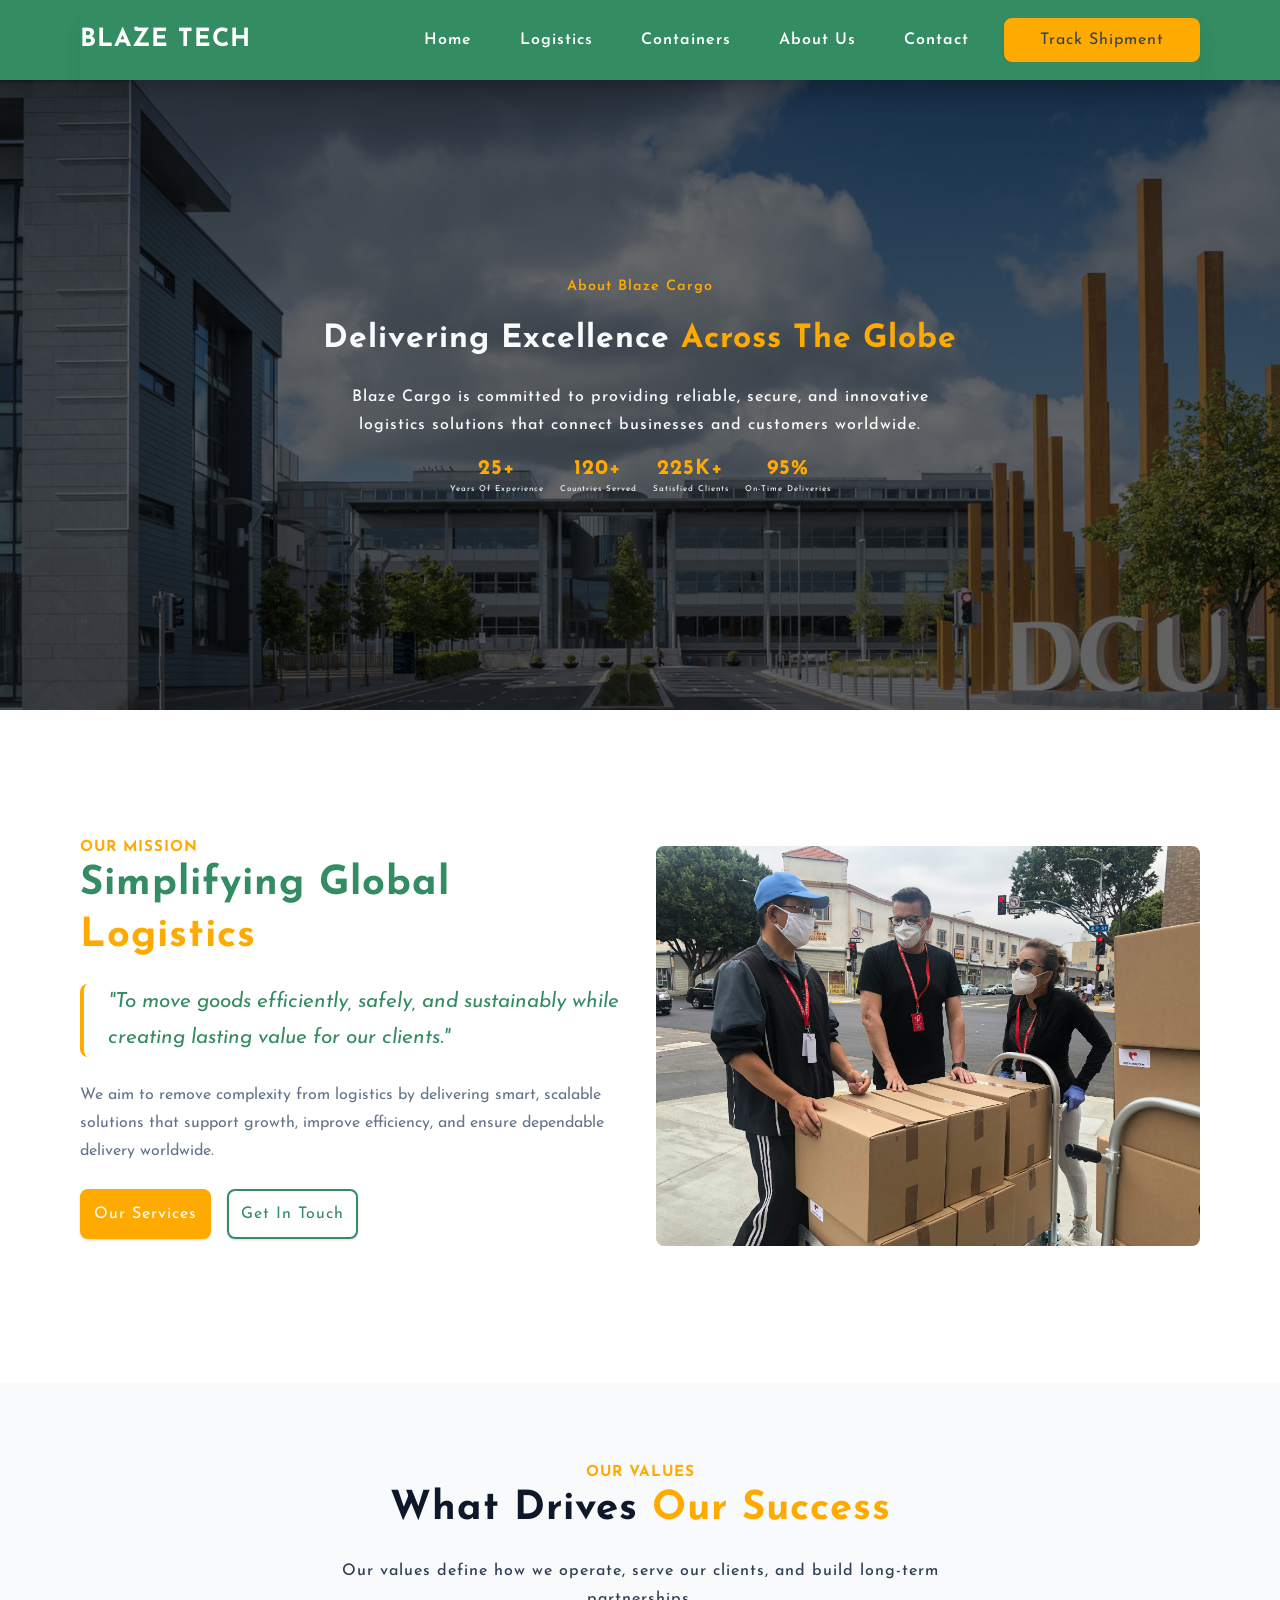
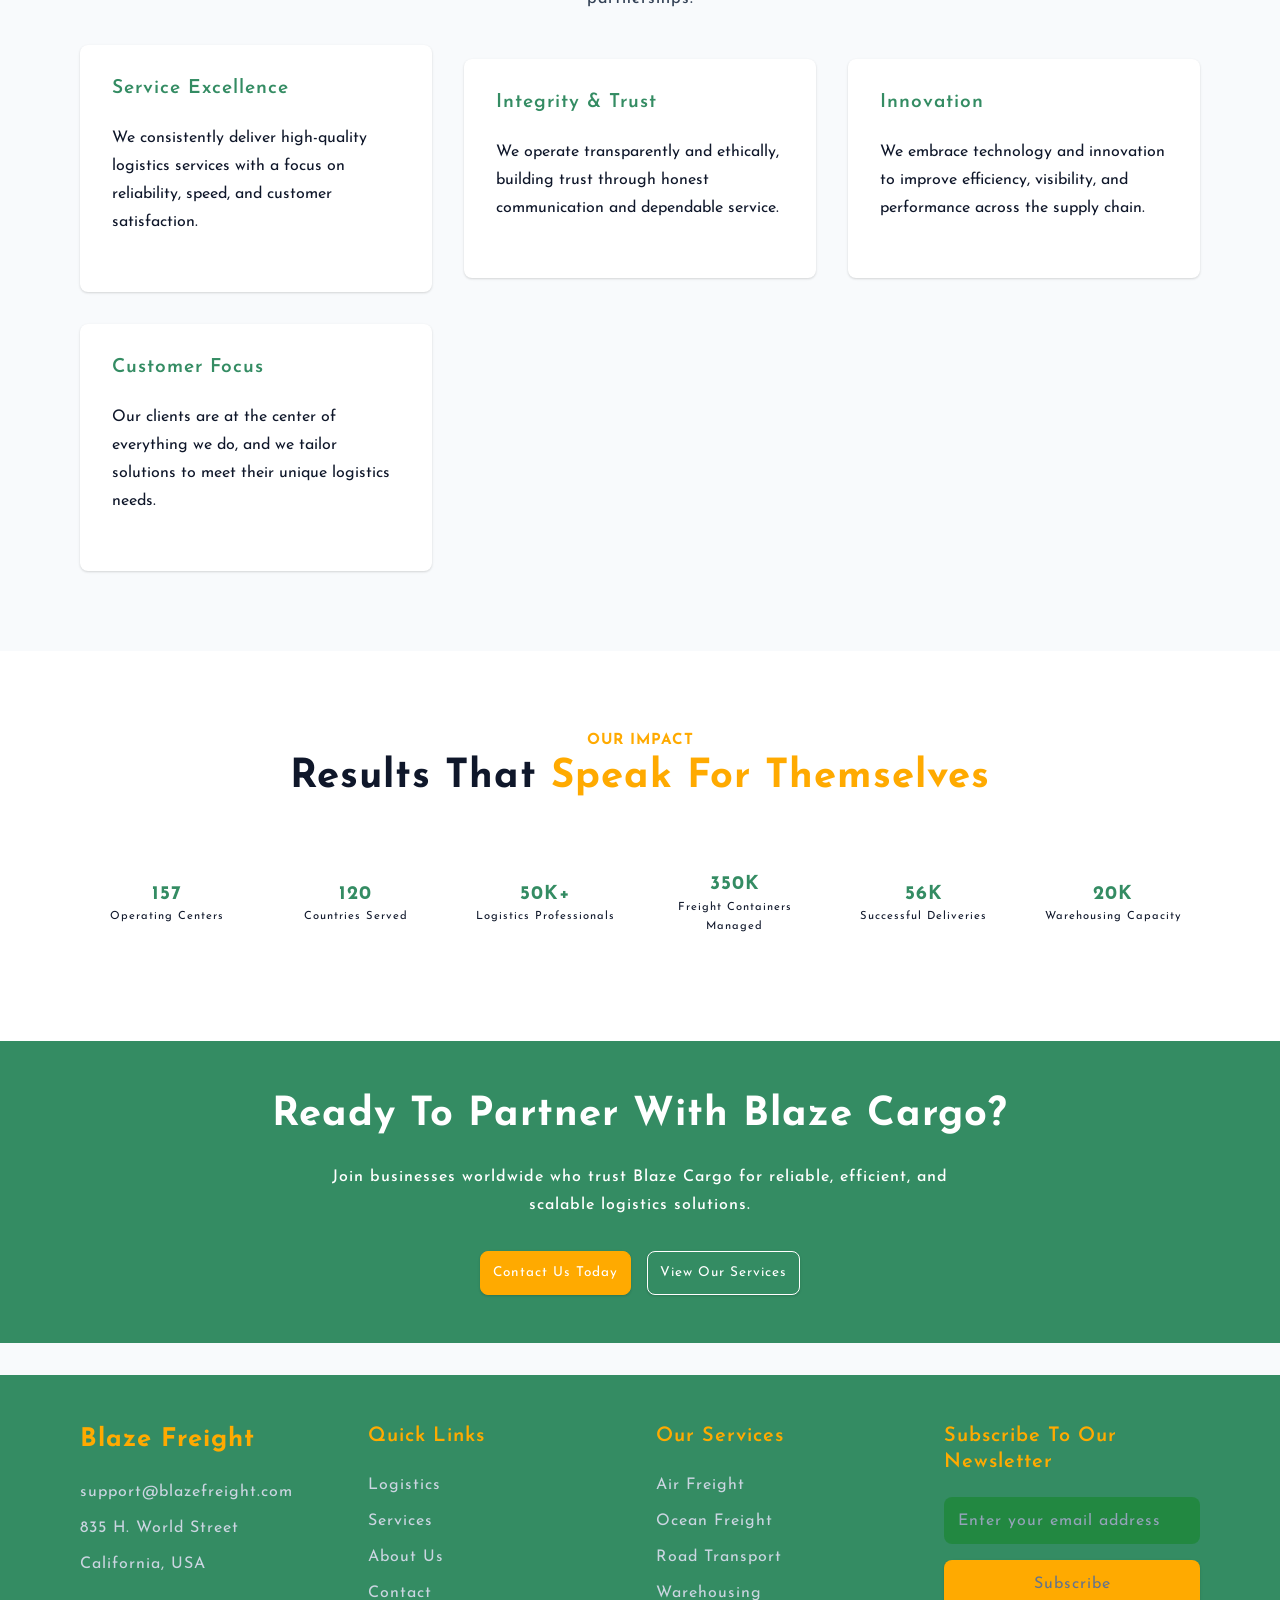
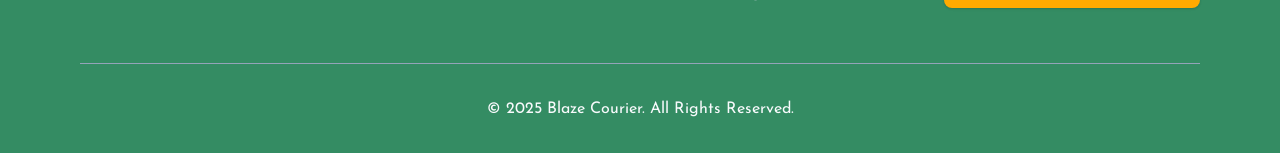
==== commit c9c8bb04: "latest changes" ====
--- a/about.html
+++ b/about.html
@@ -5,22 +5,17 @@
     <meta charset="UTF-8">
     <meta name="viewport" content="width=device-width, initial-scale=1.0">
     <title>Courier website</title>
-    <!-- favicon -->
     <link rel="shortcut icon" href="./assets/favicon.ico" type="image/x-icon" />
-    <!-- normalize -->
     <link rel="stylesheet" href="./normalize.css" />
-    <!-- font-awesome -->
     <link rel="stylesheet" href="https://cdnjs.cloudflare.com/ajax/libs/font-awesome/5.14.0/css/all.min.css" />
-
-    <!-- font -->
     <link rel="preconnect" href="https://fonts.googleapis.com">
     <link rel="preconnect" href="https://fonts.gstatic.com" crossorigin>
-    <link href="https://fonts.googleapis.com/css2?family=Josefin+Sans:ital,wght@0,100..700;1,100..700&family=Jost:ital,wght@0,100..900;1,100..900&family=Montserrat:ital,wght@0,100..900;1,100..900&display=swap" rel="stylesheet">
-    <!-- main css -->
+    <link href="https://fonts.googleapis.com/css2?family=Josefin+Sans&family=Jost&family=Montserrat&display=swap" rel="stylesheet">
     <link rel="stylesheet" href="./main.css" />
 </head>
 
 <body>
+
     <!-- navBar -->
     <nav class="navbar">
         <div class="container nav_center">
@@ -34,12 +29,12 @@
             </div>
             <div class="nav-links">
                 <a href="index.html" class="nav-link">Home</a>
-                <a href="logistics.html" class="nav-link">logistics</a>
-                <a href="containers.html" class="nav-link">containers</a>
-                <a href="about.html" class="nav-link">about</a>
-                <a href="contact.html" class="nav-link">contact</a>
+                <a href="logistics.html" class="nav-link">Logistics</a>
+                <a href="containers.html" class="nav-link">Containers</a>
+                <a href="about.html" class="nav-link">About Us</a>
+                <a href="contact.html" class="nav-link">Contact</a>
                 <div class="nav-link track-link">
-                    <a href="track.html" class="btn btn-block">track</a>
+                    <a href="track.html" class="btn btn-block">Track Shipment</a>
                 </div>
             </div>
         </div>
@@ -50,27 +45,27 @@
         <div class="rgba-hero-bg">
             <div class="container hero-container">
                 <div class="hero-text-container">
-                    <h5>about Blaze cargo</h5>
-                    <h3>delivering excellence <span>worldwide</span></h3>
-                    <p>Lorem ipsum dolor sit amet consectetur adipisicing elit.
-                        Ipsum, minus omnis unde aliquam nostrum repudiandae?
+                    <h5>About Blaze Cargo</h5>
+                    <h3>Delivering Excellence <span>Across the Globe</span></h3>
+                    <p>
+                        Blaze Cargo is committed to providing reliable, secure, and innovative logistics solutions that connect businesses and customers worldwide.
                     </p>
                     <div class="about-hero-counter-container">
                         <div class="about-hero-single-counter">
                             <h4>25+</h4>
-                            <p>years experience</p>
+                            <p>Years of Experience</p>
                         </div>
                         <div class="about-hero-single-counter">
                             <h4>120+</h4>
-                            <p>countries served</p>
+                            <p>Countries Served</p>
                         </div>
                         <div class="about-hero-single-counter">
                             <h4>225K+</h4>
-                            <p>happy clients</p>
+                            <p>Satisfied Clients</p>
                         </div>
                         <div class="about-hero-single-counter">
                             <h4>95%</h4>
-                            <p>on-time delivery</p>
+                            <p>On-Time Deliveries</p>
                         </div>
                     </div>
                 </div>
@@ -86,13 +81,12 @@
                     <h5>OUR MISSION</h5>
                     <h3>Simplifying Global <br><span>Logistics</span></h3>
                     <div class="italian_text">
-                        <p>"Lorem ipsum dolor sit, amet consectetur adipisicing elit.
-                            Veritatis ullam voluptatibus fugit amet iure dignissimos. "
+                        <p>
+                            "To move goods efficiently, safely, and sustainably while creating lasting value for our clients."
                         </p>
                     </div>
-                    <p>Lorem ipsum dolor sit amet consectetur adipisicing elit.
-                        Recusandae consectetur accusamus quod error dolores architecto?
-                        Magni error soluta accusantium quia?
+                    <p>
+                        We aim to remove complexity from logistics by delivering smart, scalable solutions that support growth, improve efficiency, and ensure dependable delivery worldwide.
                     </p>
                     <div class="mission_btn_container">
                         <a href="" class="btn">Our Services</a>
@@ -100,7 +94,7 @@
                     </div>
                 </div>
                 <div class="our_mission_img">
-                    <img src="assets/recipe-1.jpeg" class="img" alt="">
+                    <img src="assets/alexander-simonsen-0Sd09h2Kbso-unsplash.jpg" class="img" alt="">
                 </div>
             </div>
         </div>
@@ -110,34 +104,32 @@
     <section class="our-value-section">
         <div class="container our-value-container">
             <h5 class="small-title">OUR VALUES</h5>
-            <h3 class="large-title">What drives <span>us forward</span></h3>
-            <p class="paragraph-title">Lorem ipsum dolor sit amet consectetur adipisicing elit. Exercitationem, dolores!
+            <h3 class="large-title">What Drives <span>Our Success</span></h3>
+            <p class="paragraph-title">
+                Our values define how we operate, serve our clients, and build long-term partnerships.
             </p>
             <div class="our_value_card_container">
-                <div class="our_value_single_card">
-                    <!-- icon -->
-                    <h5>service excellence</h5>
-                    <p>Lorem ipsum dolor sit amet, consectetur adipisicing elit. Cupiditate commodi dolorem debitis
-                        consequuntur quos vero!</p>
-                </div>
-                <div class="our_value_single_card">
-                    <!-- icon -->
-                    <h5>service excellence</h5>
-                    <p>Lorem ipsum dolor sit amet, consectetur adipisicing elit. Cupiditate commodi dolorem debitis
-                        consequuntur quos vero!</p>
-                </div>
-                <div class="our_value_single_card">
-                    <!-- icon -->
-                    <h5>service excellence</h5>
-                    <p>Lorem ipsum dolor sit amet, consectetur adipisicing elit. Cupiditate commodi dolorem debitis
-                        consequuntur quos vero!</p>
-                </div>
-                <div class="our_value_single_card">
-                    <!-- icon -->
-                    <h5>service excellence</h5>
-                    <p>Lorem ipsum dolor sit amet, consectetur adipisicing elit. Cupiditate commodi dolorem debitis
-                        consequuntur quos vero!</p>
-                </div>
+
+                <div class="our_value_single_card">
+                    <h5>Service Excellence</h5>
+                    <p>We consistently deliver high-quality logistics services with a focus on reliability, speed, and customer satisfaction.</p>
+                </div>
+
+                <div class="our_value_single_card">
+                    <h5>Integrity & Trust</h5>
+                    <p>We operate transparently and ethically, building trust through honest communication and dependable service.</p>
+                </div>
+
+                <div class="our_value_single_card">
+                    <h5>Innovation</h5>
+                    <p>We embrace technology and innovation to improve efficiency, visibility, and performance across the supply chain.</p>
+                </div>
+
+                <div class="our_value_single_card">
+                    <h5>Customer Focus</h5>
+                    <p>Our clients are at the center of everything we do, and we tailor solutions to meet their unique logistics needs.</p>
+                </div>
+
             </div>
         </div>
     </section>
@@ -146,90 +138,95 @@
     <section class="our_impact_section">
         <div class="container our-impact-container">
             <h5 class="small-title">OUR IMPACT</h5>
-            <h3 class="large-title">numbers that <span>speak volumes</span></h3>
+            <h3 class="large-title">Results That <span>Speak for Themselves</span></h3>
             <div class="our_impact_number_container">
-                <div class="single_impact_number">
-                    <!-- icon -->
+
+                <div class="single_impact_number">
                     <h4>157</h4>
-                    <p class="text-small">UK operating center</p>
-                </div>
-                <div class="single_impact_number">
-                    <!-- icon -->
+                    <p class="text-small">Operating Centers</p>
+                </div>
+
+                <div class="single_impact_number">
                     <h4>120</h4>
-                    <p class="text-small">Countries Worldwide</p>
-                </div>
-                <div class="single_impact_number">
-                    <!-- icon -->
+                    <p class="text-small">Countries Served</p>
+                </div>
+
+                <div class="single_impact_number">
                     <h4>50K+</h4>
                     <p class="text-small">Logistics Professionals</p>
                 </div>
-                <div class="single_impact_number">
-                    <!-- icon -->
+
+                <div class="single_impact_number">
                     <h4>350K</h4>
-                    <p class="text-small">Containers of Freight</p>
-                </div>
-                <div class="single_impact_number">
-                    <!-- icon -->
+                    <p class="text-small">Freight Containers Managed</p>
+                </div>
+
+                <div class="single_impact_number">
                     <h4>56K</h4>
-                    <p class="text-small">Delivery</p>
-                </div>
-                <div class="single_impact_number">
-                    <!-- icon -->
-                    <h4>20k</h4>
-                    <p class="text-small">Warehousing</p>
-                </div>
+                    <p class="text-small">Successful Deliveries</p>
+                </div>
+
+                <div class="single_impact_number">
+                    <h4>20K</h4>
+                    <p class="text-small">Warehousing Capacity</p>
+                </div>
+
             </div>
         </div>
     </section>
 
     <!-- partnership -->
-     <section class="partnership_section">
+    <section class="partnership_section">
         <div class="container partnership_container">
-            <h3 class="large-title">ready to partner with blaze cargo ?</h3>
-            <p class="paragraph-title">Lorem, ipsum dolor sit amet consectetur adipisicing elit. 
-                Aliquid laboriosam omnis eius vitae distinctio nisi reprehenderit asperiores iure ipsum optio.
+            <h3 class="large-title">Ready to Partner with Blaze Cargo?</h3>
+            <p class="paragraph-title">
+                Join businesses worldwide who trust Blaze Cargo for reliable, efficient, and scalable logistics solutions.
             </p>
             <div class="partnership_btn_container">
-                <a href="./contact.html" class="btn">Contact us Today</a>
-                <a href="#" class="btn btn-hipster">view our services</a>
-            </div>
-        </div>
-     </section>
-
-
+                <a href="./contact.html" class="btn">Contact Us Today</a>
+                <a href="#" class="btn btn-hipster">View Our Services</a>
+            </div>
+        </div>
+    </section>
 
     <!-- footer section -->
     <footer class="footer-section">
         <div class="container">
             <div class="footer-links-container">
+
                 <div class="footer-address">
-                    <h3>blaze freight</h3>
+                    <h3>Blaze Freight</h3>
                     <p>support@blazefreight.com</p>
-                    <p>835 H. World St.</p>
-                    <p>USA, CA 637473</p>
-                </div>
+                    <p>835 H. World Street</p>
+                    <p>California, USA</p>
+                </div>
+
                 <div class="footer-links">
                     <h5>Quick Links</h5>
                     <p><a href="">Logistics</a></p>
                     <p><a href="">Services</a></p>
-                    <p><a href="">About</a></p>
+                    <p><a href="">About Us</a></p>
                     <p><a href="">Contact</a></p>
                 </div>
+
                 <div class="footer-links">
-                    <h5>Services</h5>
+                    <h5>Our Services</h5>
                     <p><a href="">Air Freight</a></p>
                     <p><a href="">Ocean Freight</a></p>
                     <p><a href="">Road Transport</a></p>
                     <p><a href="">Warehousing</a></p>
                 </div>
+
                 <div class="newsletter">
-                    <h5>Subscribe Newsletter</h5>
+                    <h5>Subscribe to Our Newsletter</h5>
                     <form action="" class="newsletter-form">
-                        <input type="text" class="form-input" placeholder="Enter your email address ...">
+                        <input type="text" class="form-input" placeholder="Enter your email address">
                         <button type="submit" class="btn btn-block">Subscribe</button>
                     </form>
                 </div>
-            </div>
+
+            </div>
+
             <div class="footer-copyright">
                 <p>© 2025 Blaze Courier. All Rights Reserved.</p>
             </div>
@@ -237,7 +234,6 @@
     </footer>
 
     <script src="main.js"></script>
-
 </body>
 
-</html>+</html>
--- a/main.css
+++ b/main.css
@@ -67,7 +67,7 @@
     --borderRadiusRound: 100%;
     --letterSpacing: 1px;
     --transition: all 0.5s linear;
-    --max-width: 1500px;
+    --max-width: 1120px;
     --fixed-width: 600px;
 
 
@@ -336,6 +336,23 @@
     margin: 0 auto;
 }
 
+
+/* Reusable scroll animation */
+.scroll-reveal {
+    opacity: 0;
+    transform: translateY(60px);
+    transition: opacity 0.8s ease, transform 0.8s ease;
+}
+
+/* When visible */
+.scroll-reveal.is-visible {
+    opacity: 1;
+    transform: translateY(0);
+    transition: opacity 0.8s ease, transform 0.8s ease;
+    z-index: -1;
+}
+
+
 /*
 =============== 
 Navbar
@@ -351,6 +368,7 @@
     margin: 0;
     padding: 0;
     box-shadow: var(--shadow-4);
+    z-index: 9999;
 }
 
 
@@ -493,7 +511,7 @@
 }
 
 .hero-text h2 {
-    font-size: 2rem;
+    font-size: 1.5rem;
     line-height: 1.20;
 }
 
@@ -510,11 +528,39 @@
     color: var(--green-dark);
 }
 
-@media screen and (min-width: 992px) {
+@media screen and (min-width: 320px) {
     .hero-container {
         min-height: 70vh;
     }
-}
+
+    .hero-text h2 {
+        font-size: 1.5rem;
+        line-height: 1.20;
+    }
+
+    .hero-text p {
+        font-size: 1rem;
+        line-height: 1.20;
+        letter-spacing: var(--letterSpacing);
+        color: var(--grey-300);
+    }
+
+    .hero-text .hero-btn {
+        padding: 0.85rem;
+        background: var(--orange);
+        text-transform: uppercase;
+        color: var(--grey-600);
+        font-size: 0.800rem;
+    }
+
+}
+
+@media screen and (min-width: 576px) {
+    .hero-container {
+        min-height: 70vh;
+    }
+}
+
 
 
 /* notice section */
@@ -544,7 +590,6 @@
 }
 
 .notice-text p {
-    font-size: 1.15rem;
     margin: 0;
     line-height: 1.850rem;
     max-width: 70em;
@@ -556,7 +601,6 @@
 
 .track-search-section {
     background: var(--white);
-    min-height: 80vh;
     display: flex;
     align-items: center;
 }
@@ -591,10 +635,9 @@
 
 .track-search {
     display: grid;
-    /* height: 50vh; */
     align-items: center;
     background: var(--green-dark);
-    padding: 1.950rem 1.90rem;
+    padding: 1.950rem 1rem;
     border-radius: var(--borderRadius);
     max-width: 90vw;
 }
@@ -634,31 +677,31 @@
     background: var(--orange);
 }
 
-@media screen and (min-width: 992px) {
+@media screen and (min-width: 768px) {
     .track-search-row {
         display: grid;
         grid-template-columns: 1fr 1fr;
         flex-direction: row;
-        gap: 4rem;
         align-items: center;
         margin: 0 auto;
+        gap: 1rem;
     }
 
     .track-search-img {
-
         padding-bottom: 0;
         max-width: 40vw;
     }
 
     .track-search-img .tracking-img {
         display: flex;
-    }
-
-    .track-search {
-        min-width: 40em;
-        padding: 4rem 5rem;
-    }
-}
+        max-height: 20em;
+    }
+
+    /* .track-search {
+        height: -webkit-fill-available;
+    } */
+}
+
 
 
 
@@ -671,6 +714,10 @@
     display: flex;
     align-items: center;
     /* border: 1px solid; */
+}
+
+.service-discover {
+    margin-bottom: 1rem;
 }
 
 .discover-btn {
@@ -689,27 +736,56 @@
 }
 
 .service-discover-img {
-    margin-top: 2rem;
+    height: 30%;
+    max-width: 90vw;
 }
 
 .service-discover-img .tracking-img {
     border-radius: var(--borderRadius);
 }
 
-@media screen and (min-width: 992px) {
+@media screen and (min-width: 320px) {
+    .service-discover h3 {
+        font-size: 1.5rem;
+        font-weight: 600;
+        max-width: 20em;
+    }
+
+    .service-discover-img .tracking-img {
+        max-width: 30em;
+        max-height: 20em;
+    }
+}
+
+@media screen and (min-width: 768px) {
     .service-discover-section {
-        min-height: 90vh;
         display: flex;
         align-items: center;
+    }
+
+    .service-discover-container {
+        min-height: 0;
+
     }
 
     .service-discover-row {
         display: flex;
         align-items: center;
+        gap: 1rem;
+    }
+
+    .service-discover h3 {
+        font-size: 1rem;
     }
 
     .service-discover-img {
         margin-top: 0;
+        max-width: 40vw;
+    }
+
+    .service-discover-img .tracking-img {
+        max-width: 100%;
+        max-height: 30em;
     }
 }
 
@@ -717,7 +793,6 @@
 /* connect-section */
 .connect-section {
     background: var(--white);
-    min-height: 80vh;
     display: flex;
     align-items: center;
 
@@ -741,6 +816,7 @@
     color: var(--grey-500);
     letter-spacing: var(--letterSpacing);
     transition: var(--transition);
+    box-shadow: var(--shadow-1);
 }
 
 .single-connect-card:hover {
@@ -757,7 +833,7 @@
 }
 
 
-@media screen and (min-width: 992px) {
+@media screen and (min-width: 768px) {
     .connect-container {
         display: grid;
         grid-template-columns: repeat(3, 1fr);
@@ -774,7 +850,7 @@
 /* supply chain section */
 
 .supply-chain-section {
-    min-height: 80vh;
+    /* min-height: 80vh; */
     display: flex;
     align-items: center;
     padding: 3rem 0;
@@ -810,15 +886,43 @@
     gap: 2rem;
 }
 
-.supply-chain-single-card-bg {
+.supply-chain-single-card-bg.one {
     display: block;
     /* text-align: start; */
-    background: url('./assets/main.jpeg') center/cover no-repeat;
+    background: url('./assets/anirudh-wKeZstqxKTQ-unsplash.jpg') center/cover no-repeat;
+    border-radius: var(--borderRadius);
+}
+
+.supply-chain-single-card-bg.two {
+    display: block;
+    /* text-align: start; */
+    background: url('./assets/bernd-dittrich-miHHRMLDDH8-unsplash.jpg') center/cover no-repeat;
+    border-radius: var(--borderRadius);
+}
+
+.supply-chain-single-card-bg.three {
+    display: block;
+    /* text-align: start; */
+    background: url('./assets/bernd-dittrich-OtbeW0R6RFo-unsplash.jpg') center/cover no-repeat;
+    border-radius: var(--borderRadius);
+}
+
+.supply-chain-single-card-bg.four {
+    display: block;
+    /* text-align: start; */
+    background: url('./assets/kazem-hussein-Kq1ERpkH0eQ-unsplash.jpg') center/cover no-repeat;
+    border-radius: var(--borderRadius);
+}
+
+.supply-chain-single-card-bg.five {
+    display: block;
+    /* text-align: start; */
+    background: url('./assets/ismael-paramo-tnVdQGmWtb0-unsplash.jpg') center/cover no-repeat;
     border-radius: var(--borderRadius);
 }
 
 .supply-chain-single-card-bg:hover {
-    background-size: 32rem;
+    background-size: 50rem;
     transition: var(--transition);
 }
 
@@ -858,7 +962,7 @@
     padding-top: 0.20rem;
 }
 
-@media screen and (min-width: 770px) {
+@media screen and (min-width: 768px) {
     .supply-chain-card-container {
         display: grid;
         grid-template-columns: repeat(2, 1fr);
@@ -872,12 +976,12 @@
     }
 
     .supply-chain-card-container> :nth-child(3):hover {
-        background-size: 52rem;
+        background-size: 100%;
         /* transition: var(--transition); */
     }
 
     .supply-chain-single-card-bg:hover {
-        background-size: 25rem;
+        background-size: 30.5rem;
         transition: var(--transition);
     }
 
@@ -969,8 +1073,8 @@
 
 .service-img-col {
     display: block;
-    /* text-align: start; */
-    background: url('./assets/main.jpeg') center/cover no-repeat;
+    width: 90vw;
+    background: url('./assets/Discover\ Amazon\ job\ qualifications\ and\ ace\ the….jpeg') center/cover no-repeat;
     border-radius: var(--borderRadius);
     min-height: 50vh;
     padding: 1.5rem;
@@ -978,7 +1082,7 @@
 
 .service-img-text {
     background: var(--white);
-    width: fit-content;
+    /* width: fit-content; */
     padding: 0.800rem 0.50rem;
     border-radius: var(--borderRadius);
     display: flex;
@@ -998,7 +1102,33 @@
     width: 15rem;
 }
 
-@media screen and (min-width: 992px) {
+@media screen and (min-width: 576px) {
+    .service-text-col {
+        width: 100%;
+    }
+
+    .service-img-text {
+        background: var(--white);
+        max-width: 15em;
+        padding: 0.800rem 0.50rem;
+        border-radius: var(--borderRadius);
+        display: flex;
+        box-shadow: var(--shadow-1);
+    }
+
+    .service-img-text p {
+        font-size: 0.700rem;
+        font-style: italic;
+        width: 15rem;
+    }
+}
+
+@media screen and (min-width: 768px) {
+    .service-section {
+        min-height: 100%;
+
+    }
+
     .service-container-row {
         display: grid;
         grid-template-columns: 1fr 1fr;
@@ -1006,9 +1136,43 @@
         align-items: center;
     }
 
+    .service-text-col {
+        width: 100%;
+    }
+
+    .service-img-col {
+        width: 100%;
+    }
+
+    .service-img-text {
+        background: var(--white);
+        max-width: 15em;
+        padding: 0.800rem 0.50rem;
+        border-radius: var(--borderRadius);
+        display: flex;
+        box-shadow: var(--shadow-1);
+    }
+
+    .service-img-text p {
+        font-size: 0.700rem;
+        font-style: italic;
+        width: 15rem;
+    }
+}
+
+@media screen and (min-width: 992px) {
+    .service-container-row {
+        display: grid;
+        grid-template-columns: 1fr 1fr;
+        gap: 3rem;
+        align-items: center;
+    }
+
     .service-img-col {
         /* text-align: start; */
-        min-height: 70vh;
+        min-height: 40vh;
+        /* max-height: 10vh; */
+
     }
 }
 
@@ -1017,7 +1181,7 @@
 
 .counter-section {
     background: var(--green-dark);
-    min-height: 80vh;
+    min-height: 100%;
     display: flex;
     align-items: center;
     padding: 3rem 0;
@@ -1049,10 +1213,6 @@
 }
 
 @media screen and (min-width: 1020px) {
-    .counter-section {
-        min-height: 50vh;
-    }
-
     .counter-container {
         display: flex;
         flex-direction: row;
@@ -1315,7 +1475,7 @@
 
 @media screen and (min-width: 992px) {
     .trusted-companies-section {
-        min-height: 60vh;
+        /* min-height: 60vh; */
         margin: auto;
         display: grid;
     }
@@ -1451,7 +1611,6 @@
 
 @media screen and (min-width: 1020px) {
     .footer-section {
-        min-height: 50vh;
         display: grid;
         align-items: center;
     }
@@ -1781,9 +1940,10 @@
     display: flex;
     align-items: center;
     justify-content: center;
-    padding: 2rem;
-    gap: 2rem;
+    padding-top: 2rem;
+    gap: 1rem;
     color: var(--white);
+    font-size: 0.850rem;
 }
 
 .partnership_btn_container .btn {
@@ -1866,10 +2026,19 @@
 }
 
 .contact-infor-single-address .contact-infor-address-icon {
-    background: var(--green-dark);
+    display: flex;
+    align-items: center;
+    justify-content: center;
+    /* ADD THIS */
+    background: var(--green-backgroundColor-light);
     padding: 0.50rem;
-    height: 2em;
-    border-radius: var(--borderRadius);
+    height: 2.5rem;
+    /* give it fixed height */
+    width: 2.5rem;
+    /* ADD width */
+    border-radius: 50%;
+    /* makes it circular (optional but better) */
+    color: var(--green-dark);
 }
 
 /* text */
@@ -1972,7 +2141,7 @@
     display: grid;
     align-items: center;
     gap: 2rem;
-    grid-template-columns: 1fr 1fr;
+    grid-template-columns: 1fr;
     margin-top: 2rem;
 }
 
@@ -1989,10 +2158,13 @@
     justify-content: center;
     background: var(--green-backgroundColor);
     color: var(--orange);
-    padding: 1rem;
+    padding: 0.50rem;
     margin: auto;
-    border-radius: var(--borderRadius);
+    /* border-radius: var(--borderRadius); */
     margin-bottom: 1rem;
+    width: 2.5rem;
+    height: 2.5rem;
+    border-radius: 50%;
 
 }
 
@@ -2076,7 +2248,11 @@
 .faq-single-card .faq-answer {
     background: var(--backgroundColor);
     border-radius: var(--borderRadius);
-    display: none;
+    display: block;
+    max-height: 0;
+    overflow: hidden;
+    transition: var(--transition);
+
 }
 
 .faq-single-card .faq-answer p {
@@ -2087,6 +2263,13 @@
     font-size: 1rem;
 }
 
+.faq-single-card.show-faq-answer .faq-answer {
+    display: block;
+    max-height: 300px;
+    background: var(--backgroundColor);
+    border-radius: var(--borderRadius);
+}
+
 /* quick links container */
 .quick-links-container {
     display: grid;
@@ -2135,12 +2318,12 @@
 }
 
 
-@media screen and (min-width: 700px) {
+@media screen and (min-width: 768px) {
     .faq-quick-links-container {
         display: grid;
         grid-template-columns: 1fr 1fr;
         gap: 2rem;
-        width: 80vw;
+        width: 100%;
         margin: auto;
         align-items: start;
     }
@@ -2340,6 +2523,12 @@
     border-radius: var(--borderRadius);
 }
 
+
+@media screen and (min-width: 360px) {
+    .logistics-service-list .single-service-list {
+        font-size: 0.969rem;
+    }
+}
 
 @media screen and (min-width: 768px) {
     .container.logistics-services-container {
@@ -2389,7 +2578,7 @@
     display: flex;
     flex-direction: column;
     align-items: center;
-    text-align: center;
+    /* text-align: center; */
     justify-content: center;
     margin: 0 auto;
     gap: 1rem;
@@ -2399,6 +2588,7 @@
 .perfect-container-single-card {
     background: var(--white);
     padding: 2rem 1rem;
+    width: 100%;
     border-radius: var(--borderRadius);
     box-shadow: var(--shadow-4);
 }
@@ -2731,6 +2921,7 @@
     display: flex;
     padding: 1rem;
     justify-content: space-between;
+    margin-bottom: 0.5rem;
 }
 
 .user-package-header h5 {
@@ -2754,6 +2945,11 @@
     color: var(--green-backgroundColor);
 }
 
+#map {
+    height: 300px;
+    width: 100%;
+}
+
 .user-package-single-alert-card {
     display: grid;
     gap: 1rem;
@@ -2935,6 +3131,7 @@
         justify-content: start;
         margin: 0;
     }
+
     .user-package-single-alert-card.img-details .user-package-img {
         width: 20rem;
         /* height: 20em; */
@@ -2944,7 +3141,7 @@
         margin: auto;
         border-radius: var(--borderRadius);
     }
-    
+
     .user-package-info-detail-container {
         display: grid;
         grid-template-columns: 1fr 1fr;
